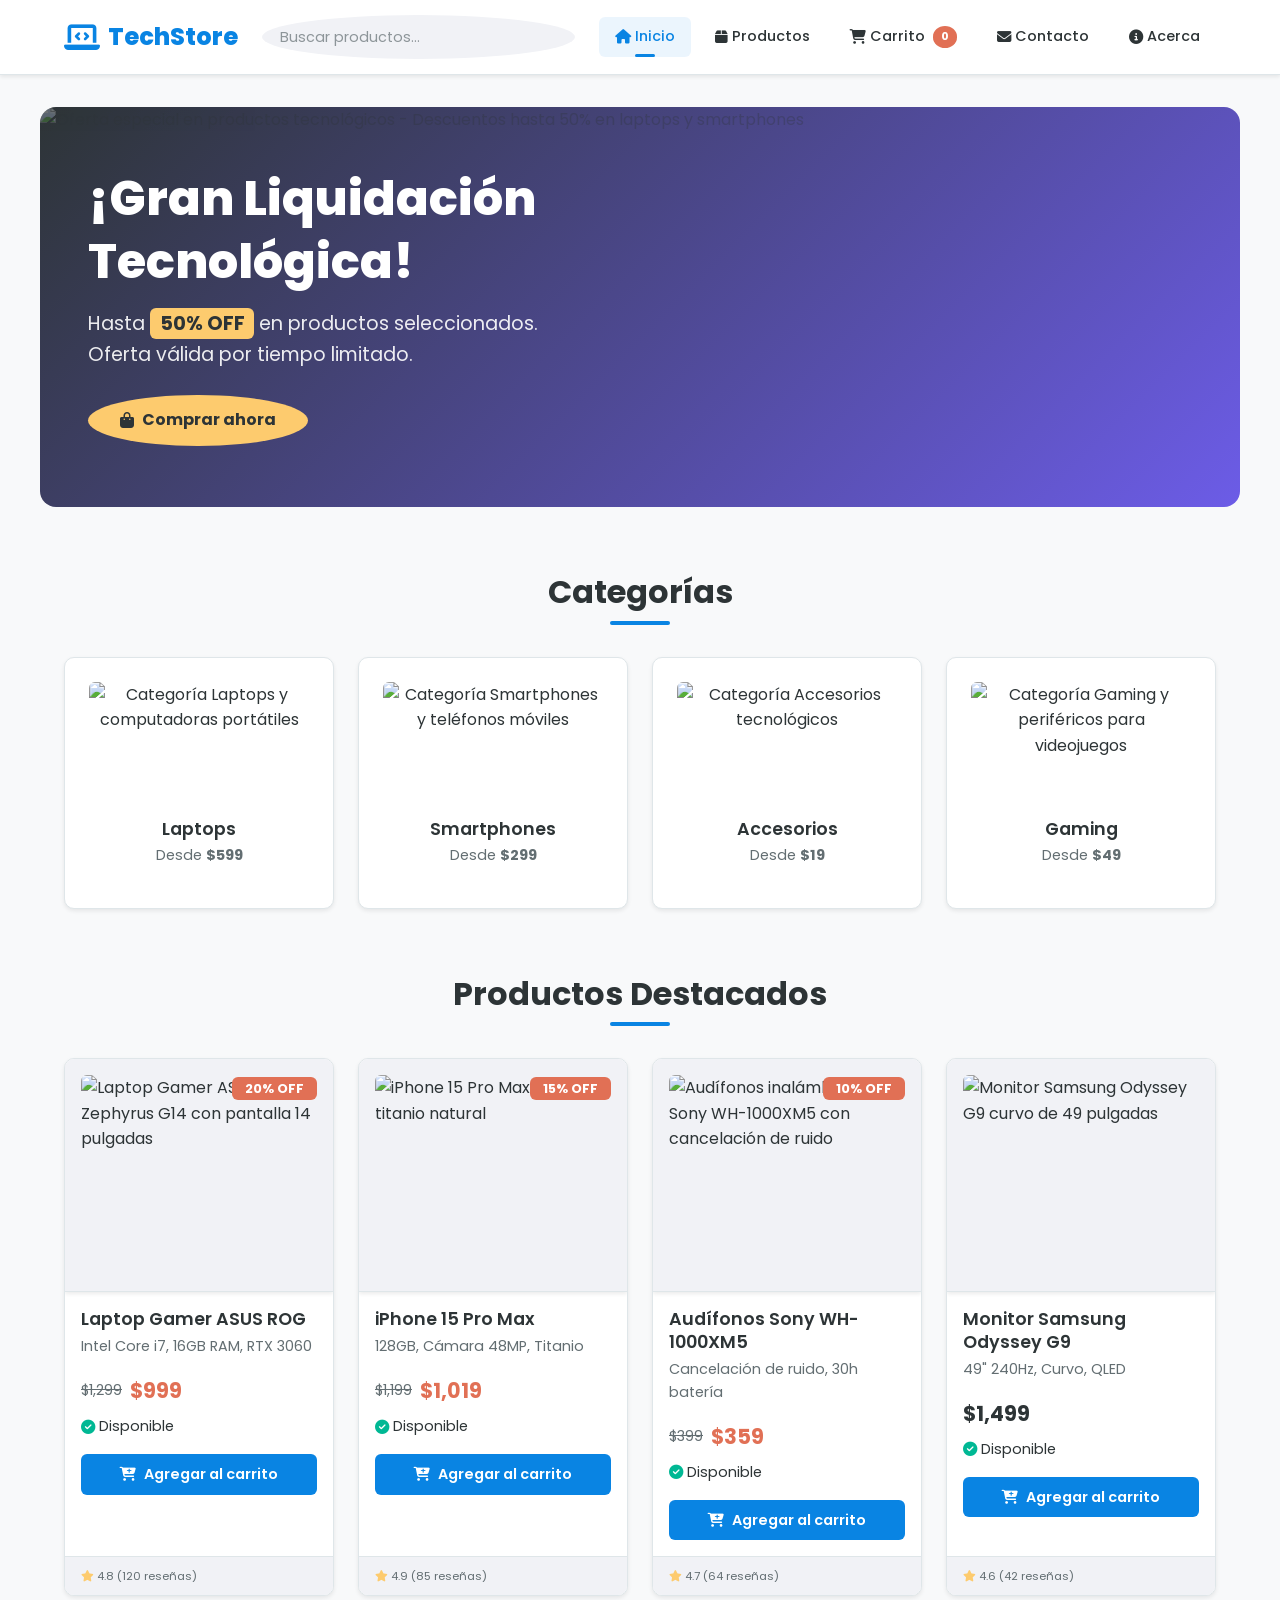
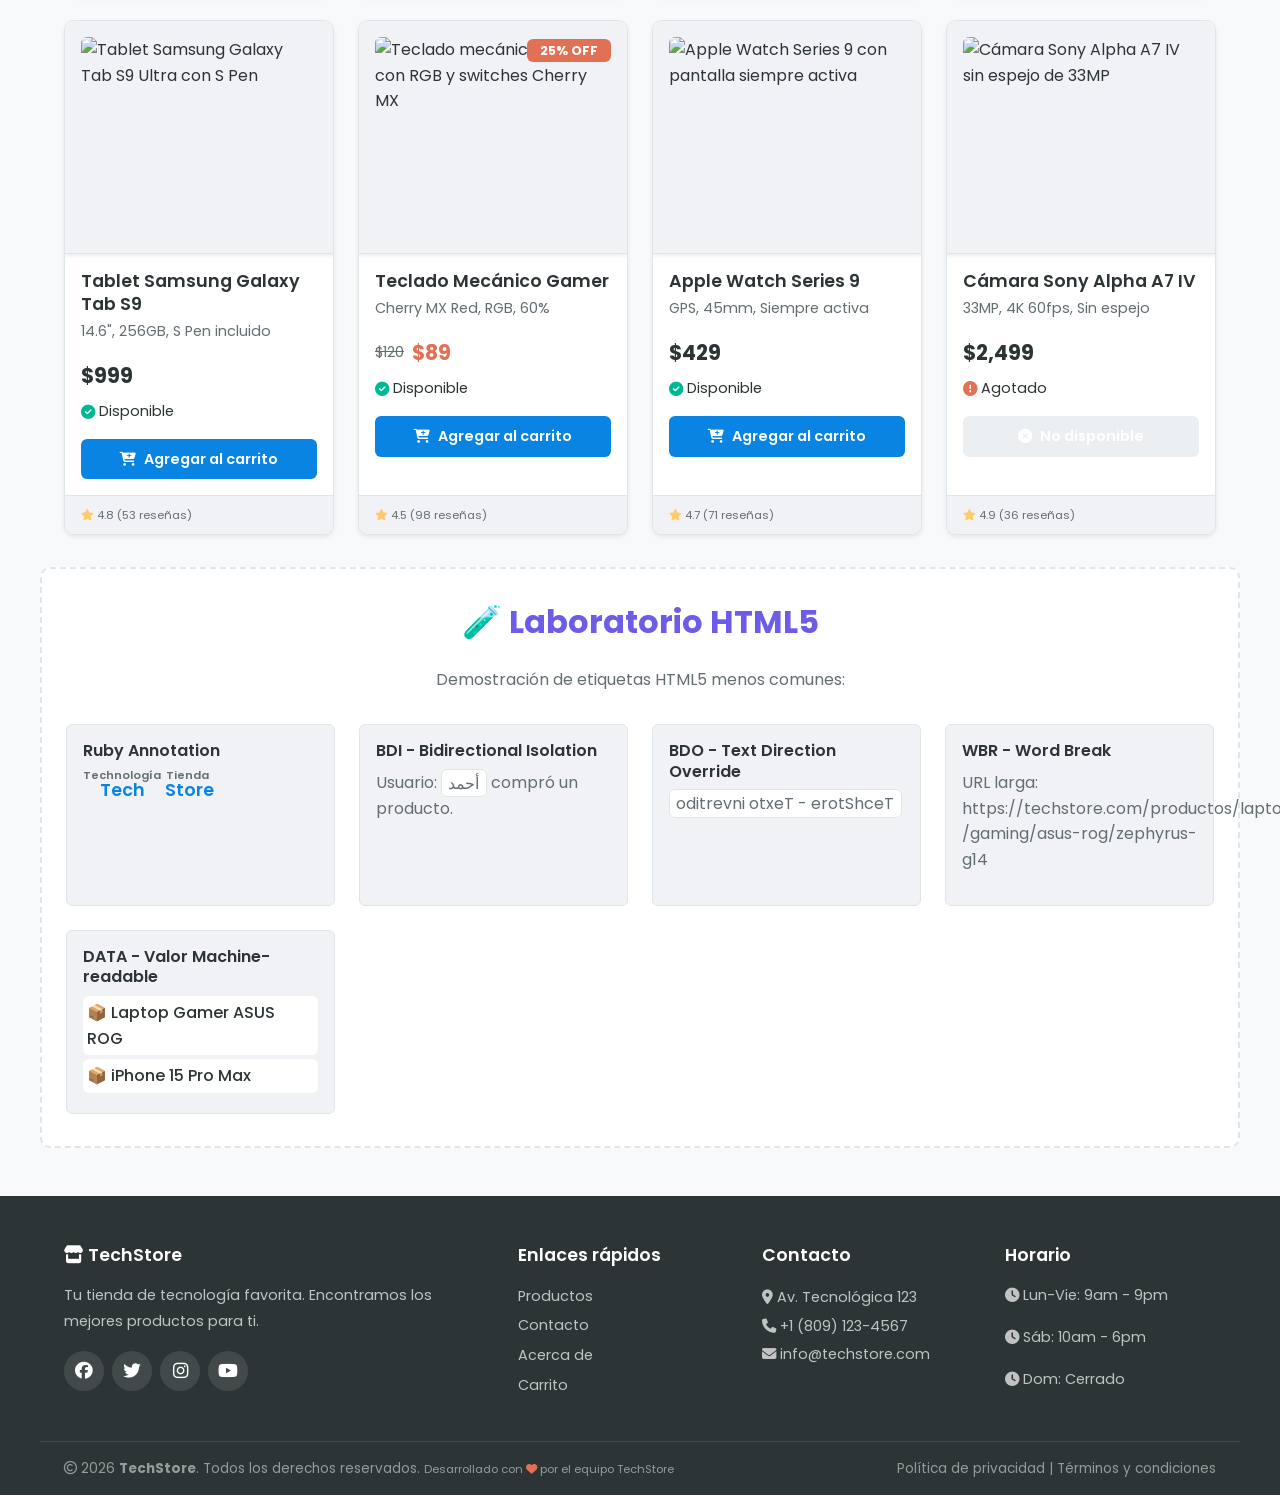
==== index.html @ a7b44a3e "Initial commit" ====
<!DOCTYPE html>
<html lang="es">
<head>
    <meta charset="UTF-8">
    <meta name="viewport" content="width=device-width, initial-scale=1.0">
    <title>TechStore - Tienda de Tecnología Online</title>
    <meta name="description" content="TechStore Online - Tu tienda de tecnología favorita. Encuentra laptops, smartphones, accesorios y más.">
    <link rel="stylesheet" href="css/estilos.css">
    <link href="https://fonts.googleapis.com/css2?family=Poppins:wght@300;400;600;700;800&display=swap" rel="stylesheet">
    <link rel="stylesheet" href="https://cdnjs.cloudflare.com/ajax/libs/font-awesome/6.4.0/css/all.min.css">
</head>
<body>
    <!-- HEADER -->
    <header>
        <div class="header-container">
            <div class="logo">
                <a href="index.html">
                    <i class="fas fa-laptop-code"></i>
                    <span>Tech<span>Store</span></span>
                </a>
            </div>

            <form class="search-form" action="productos.html" method="get">
                <input type="search" name="busqueda" placeholder="Buscar productos..." aria-label="Buscar productos">
                <button type="submit" aria-label="Realizar búsqueda">
                    <i class="fas fa-search"></i>
                </button>
            </form>

            <nav aria-label="Navegación principal">
                <ul>
                    <li><a href="index.html" class="active"><i class="fas fa-home"></i> Inicio</a></li>
                    <li><a href="productos.html"><i class="fas fa-box"></i> Productos</a></li>
                    <li><a href="carrito.html"><i class="fas fa-shopping-cart"></i> Carrito <span class="cart-badge">0</span></a></li>
                    <li><a href="contacto.html"><i class="fas fa-envelope"></i> Contacto</a></li>
                    <li><a href="acerca.html"><i class="fas fa-info-circle"></i> Acerca</a></li>
                </ul>
            </nav>
        </div>
    </header>

    <!-- MAIN -->
    <main>
        <!-- BANNER -->
        <section class="banner" aria-labelledby="banner-title">
            <figure>
                <img src="img/banner-tech.jpg" alt="Oferta especial en productos tecnológicos - Descuentos hasta 50% en laptops y smartphones" loading="lazy">
                <figcaption>Ofertas exclusivas de temporada</figcaption>
            </figure>
            <div class="banner-content">
                <h1 id="banner-title">¡Gran Liquidación Tecnológica!</h1>
                <p>Hasta <mark>50% OFF</mark> en productos seleccionados. Oferta válida por tiempo limitado.</p>
                <a href="productos.html" class="btn-primary">
                    <i class="fas fa-shopping-bag"></i> Comprar ahora
                </a>
            </div>
        </section>

        <!-- CATEGORÍAS -->
        <section class="categorias" aria-labelledby="categorias-title">
            <h2 id="categorias-title">Categorías</h2>
            <div class="categorias-grid">
                <article class="categoria-card">
                    <a href="productos.html?categoria=laptops">
                        <img src="img/categoria-laptops.jpg" alt="Categoría Laptops y computadoras portátiles" loading="lazy">
                        <h3>Laptops</h3>
                        <p>Desde <strong>$599</strong></p>
                    </a>
                </article>
                <article class="categoria-card">
                    <a href="productos.html?categoria=smartphones">
                        <img src="img/categoria-smartphones.jpg" alt="Categoría Smartphones y teléfonos móviles" loading="lazy">
                        <h3>Smartphones</h3>
                        <p>Desde <strong>$299</strong></p>
                    </a>
                </article>
                <article class="categoria-card">
                    <a href="productos.html?categoria=accesorios">
                        <img src="img/categoria-accesorios.jpg" alt="Categoría Accesorios tecnológicos" loading="lazy">
                        <h3>Accesorios</h3>
                        <p>Desde <strong>$19</strong></p>
                    </a>
                </article>
                <article class="categoria-card">
                    <a href="productos.html?categoria=gaming">
                        <img src="img/categoria-gaming.jpg" alt="Categoría Gaming y periféricos para videojuegos" loading="lazy">
                        <h3>Gaming</h3>
                        <p>Desde <strong>$49</strong></p>
                    </a>
                </article>
            </div>
        </section>

        <!-- PRODUCTOS DESTACADOS -->
        <section class="productos-destacados" aria-labelledby="destacados-title">
            <h2 id="destacados-title">Productos Destacados</h2>
            <div class="productos-grid">

                <article class="producto-card">
                    <header>
                        <img src="img/laptop-gamer.jpg" alt="Laptop Gamer ASUS ROG Zephyrus G14 con pantalla 14 pulgadas" loading="lazy">
                        <span class="etiqueta-oferta"><mark>20% OFF</mark></span>
                    </header>
                    <div class="producto-info">
                        <h3>Laptop Gamer ASUS ROG</h3>
                        <p>Intel Core i7, 16GB RAM, RTX 3060</p>
                        <div class="producto-precio">
                            <span class="precio-original">$1,299</span>
                            <strong class="precio-oferta">$999</strong>
                        </div>
                        <div class="producto-disponibilidad">
                            <i class="fas fa-check-circle"></i> Disponible
                        </div>
                        <button class="btn-add-cart" data-id="1" data-nombre="Laptop Gamer ASUS ROG" data-precio="999">
                            <i class="fas fa-cart-plus"></i> Agregar al carrito
                        </button>
                    </div>
                    <footer>
                        <small><i class="fas fa-star"></i> 4.8 (120 reseñas)</small>
                    </footer>
                </article>

                <article class="producto-card">
                    <header>
                        <img src="img/iphone-15.jpg" alt="iPhone 15 Pro Max en color titanio natural" loading="lazy">
                        <span class="etiqueta-oferta"><mark>15% OFF</mark></span>
                    </header>
                    <div class="producto-info">
                        <h3>iPhone 15 Pro Max</h3>
                        <p>128GB, Cámara 48MP, Titanio</p>
                        <div class="producto-precio">
                            <span class="precio-original">$1,199</span>
                            <strong class="precio-oferta">$1,019</strong>
                        </div>
                        <div class="producto-disponibilidad">
                            <i class="fas fa-check-circle"></i> Disponible
                        </div>
                        <button class="btn-add-cart" data-id="2" data-nombre="iPhone 15 Pro Max" data-precio="1019">
                            <i class="fas fa-cart-plus"></i> Agregar al carrito
                        </button>
                    </div>
                    <footer>
                        <small><i class="fas fa-star"></i> 4.9 (85 reseñas)</small>
                    </footer>
                </article>

                <article class="producto-card">
                    <header>
                        <img src="img/audifonos-sony.jpg" alt="Audífonos inalámbricos Sony WH-1000XM5 con cancelación de ruido" loading="lazy">
                        <span class="etiqueta-oferta"><mark>10% OFF</mark></span>
                    </header>
                    <div class="producto-info">
                        <h3>Audífonos Sony WH-1000XM5</h3>
                        <p>Cancelación de ruido, 30h batería</p>
                        <div class="producto-precio">
                            <span class="precio-original">$399</span>
                            <strong class="precio-oferta">$359</strong>
                        </div>
                        <div class="producto-disponibilidad">
                            <i class="fas fa-check-circle"></i> Disponible
                        </div>
                        <button class="btn-add-cart" data-id="3" data-nombre="Audífonos Sony WH-1000XM5" data-precio="359">
                            <i class="fas fa-cart-plus"></i> Agregar al carrito
                        </button>
                    </div>
                    <footer>
                        <small><i class="fas fa-star"></i> 4.7 (64 reseñas)</small>
                    </footer>
                </article>

                <article class="producto-card">
                    <header>
                        <img src="img/monitor-samsung.jpg" alt="Monitor Samsung Odyssey G9 curvo de 49 pulgadas" loading="lazy">
                    </header>
                    <div class="producto-info">
                        <h3>Monitor Samsung Odyssey G9</h3>
                        <p>49" 240Hz, Curvo, QLED</p>
                        <div class="producto-precio">
                            <strong>$1,499</strong>
                        </div>
                        <div class="producto-disponibilidad">
                            <i class="fas fa-check-circle"></i> Disponible
                        </div>
                        <button class="btn-add-cart" data-id="4" data-nombre="Monitor Samsung Odyssey G9" data-precio="1499">
                            <i class="fas fa-cart-plus"></i> Agregar al carrito
                        </button>
                    </div>
                    <footer>
                        <small><i class="fas fa-star"></i> 4.6 (42 reseñas)</small>
                    </footer>
                </article>

                <article class="producto-card">
                    <header>
                        <img src="img/tablet-samsung.jpg" alt="Tablet Samsung Galaxy Tab S9 Ultra con S Pen" loading="lazy">
                    </header>
                    <div class="producto-info">
                        <h3>Tablet Samsung Galaxy Tab S9</h3>
                        <p>14.6", 256GB, S Pen incluido</p>
                        <div class="producto-precio">
                            <strong>$999</strong>
                        </div>
                        <div class="producto-disponibilidad">
                            <i class="fas fa-check-circle"></i> Disponible
                        </div>
                        <button class="btn-add-cart" data-id="5" data-nombre="Tablet Samsung Galaxy Tab S9" data-precio="999">
                            <i class="fas fa-cart-plus"></i> Agregar al carrito
                        </button>
                    </div>
                    <footer>
                        <small><i class="fas fa-star"></i> 4.8 (53 reseñas)</small>
                    </footer>
                </article>

                <article class="producto-card">
                    <header>
                        <img src="img/teclado-mecanico.jpg" alt="Teclado mecánico gamer con RGB y switches Cherry MX" loading="lazy">
                        <span class="etiqueta-oferta"><mark>25% OFF</mark></span>
                    </header>
                    <div class="producto-info">
                        <h3>Teclado Mecánico Gamer</h3>
                        <p>Cherry MX Red, RGB, 60%</p>
                        <div class="producto-precio">
                            <span class="precio-original">$120</span>
                            <strong class="precio-oferta">$89</strong>
                        </div>
                        <div class="producto-disponibilidad">
                            <i class="fas fa-check-circle"></i> Disponible
                        </div>
                        <button class="btn-add-cart" data-id="6" data-nombre="Teclado Mecánico Gamer" data-precio="89">
                            <i class="fas fa-cart-plus"></i> Agregar al carrito
                        </button>
                    </div>
                    <footer>
                        <small><i class="fas fa-star"></i> 4.5 (98 reseñas)</small>
                    </footer>
                </article>

                <article class="producto-card">
                    <header>
                        <img src="img/smartwatch-apple.jpg" alt="Apple Watch Series 9 con pantalla siempre activa" loading="lazy">
                    </header>
                    <div class="producto-info">
                        <h3>Apple Watch Series 9</h3>
                        <p>GPS, 45mm, Siempre activa</p>
                        <div class="producto-precio">
                            <strong>$429</strong>
                        </div>
                        <div class="producto-disponibilidad">
                            <i class="fas fa-check-circle"></i> Disponible
                        </div>
                        <button class="btn-add-cart" data-id="7" data-nombre="Apple Watch Series 9" data-precio="429">
                            <i class="fas fa-cart-plus"></i> Agregar al carrito
                        </button>
                    </div>
                    <footer>
                        <small><i class="fas fa-star"></i> 4.7 (71 reseñas)</small>
                    </footer>
                </article>

                <article class="producto-card">
                    <header>
                        <img src="img/camara-sony.jpg" alt="Cámara Sony Alpha A7 IV sin espejo de 33MP" loading="lazy">
                    </header>
                    <div class="producto-info">
                        <h3>Cámara Sony Alpha A7 IV</h3>
                        <p>33MP, 4K 60fps, Sin espejo</p>
                        <div class="producto-precio">
                            <strong>$2,499</strong>
                        </div>
                        <div class="producto-disponibilidad">
                            <i class="fas fa-exclamation-circle"></i> Agotado
                        </div>
                        <button class="btn-add-cart" data-id="8" data-nombre="Cámara Sony Alpha A7 IV" data-precio="2499" disabled>
                            <i class="fas fa-times-circle"></i> No disponible
                        </button>
                    </div>
                    <footer>
                        <small><i class="fas fa-star"></i> 4.9 (36 reseñas)</small>
                    </footer>
                </article>

            </div>
        </section>

        <!-- LABORATORIO HTML5 -->
        <section class="laboratorio-html5" aria-labelledby="laboratorio-title">
            <h2 id="laboratorio-title">🧪 Laboratorio HTML5</h2>
            <p>Demostración de etiquetas HTML5 menos comunes:</p>
            
            <div class="laboratorio-grid">
                <div class="laboratorio-item">
                    <h3>Ruby Annotation</h3>
                    <ruby>
                        Tech<rp>(</rp><rt>Technología</rt><rp>)</rp>
                        Store<rp>(</rp><rt>Tienda</rt><rp>)</rp>
                    </ruby>
                </div>

                <div class="laboratorio-item">
                    <h3>BDI - Bidirectional Isolation</h3>
                    <p>Usuario: <bdi>أحمد</bdi> compró un producto.</p>
                </div>

                <div class="laboratorio-item">
                    <h3>BDO - Text Direction Override</h3>
                    <p><bdo dir="rtl">TechStore - Texto invertido</bdo></p>
                </div>

                <div class="laboratorio-item">
                    <h3>WBR - Word Break</h3>
                    <p>URL larga: https://techstore.com/productos/laptops<wbr>/gaming<wbr>/asus-rog<wbr>/zephyrus-g14</p>
                </div>

                <div class="laboratorio-item">
                    <h3>DATA - Valor Machine-readable</h3>
                    <data value="SKU-LAP-001">Laptop Gamer ASUS ROG</data>
                    <data value="SKU-PH-002">iPhone 15 Pro Max</data>
                </div>
            </div>
        </section>
    </main>

    <!-- FOOTER -->
    <footer>
        <div class="footer-container">
            <div class="footer-section">
                <h4><i class="fas fa-store"></i> TechStore</h4>
                <p>Tu tienda de tecnología favorita. Encontramos los mejores productos para ti.</p>
                <div class="social-links">
                    <a href="#" aria-label="Facebook"><i class="fab fa-facebook"></i></a>
                    <a href="#" aria-label="Twitter/X"><i class="fab fa-twitter"></i></a>
                    <a href="#" aria-label="Instagram"><i class="fab fa-instagram"></i></a>
                    <a href="#" aria-label="YouTube"><i class="fab fa-youtube"></i></a>
                </div>
            </div>

            <div class="footer-section">
                <h4>Enlaces rápidos</h4>
                <ul>
                    <li><a href="productos.html">Productos</a></li>
                    <li><a href="contacto.html">Contacto</a></li>
                    <li><a href="acerca.html">Acerca de</a></li>
                    <li><a href="carrito.html">Carrito</a></li>
                </ul>
            </div>

            <div class="footer-section">
                <h4>Contacto</h4>
                <address>
                    <i class="fas fa-map-marker-alt"></i> Av. Tecnológica 123<br>
                    <i class="fas fa-phone"></i> <a href="tel:+18091234567">+1 (809) 123-4567</a><br>
                    <i class="fas fa-envelope"></i> <a href="mailto:info@techstore.com">info@techstore.com</a>
                </address>
            </div>

            <div class="footer-section">
                <h4>Horario</h4>
                <p><i class="fas fa-clock"></i> Lun-Vie: 9am - 9pm</p>
                <p><i class="fas fa-clock"></i> Sáb: 10am - 6pm</p>
                <p><i class="fas fa-clock"></i> Dom: Cerrado</p>
            </div>
        </div>

        <div class="footer-bottom">
            <p>
                <i class="far fa-copyright"></i> 2026 <strong>TechStore</strong>. 
                Todos los derechos reservados. 
                <small>Desarrollado con <i class="fas fa-heart"></i> por el equipo TechStore</small>
            </p>
            <p>
                <a href="#">Política de privacidad</a> | 
                <a href="#">Términos y condiciones</a>
            </p>
        </div>
    </footer>

    <script src="js/main.js"></script>
</body>
</html>
---- css/estilos.css ----
/* ========== 1. VARIABLES CSS ========== */
:root {
    /* Colores principales */
    --color-primary: #2d3436;
    --color-secondary: #0984e3;
    --color-accent: #6c5ce7;
    --color-success: #00b894;
    --color-danger: #e17055;
    --color-warning: #fdcb6e;
    --color-info: #74b9ff;

    /* Colores de fondo */
    --color-bg: #f8f9fa;
    --color-bg-white: #ffffff;
    --color-bg-light: #f1f2f6;
    --color-bg-dark: #2d3436;

    /* Colores de texto */
    --color-text: #2d3436;
    --color-text-light: #636e72;
    --color-text-white: #ffffff;

    /* Colores de borde */
    --color-border: #dfe6e9;
    --color-border-dark: #b2bec3;

    /* Tamaños */
    --container-width: 1200px;
    --header-height: 75px;

    /* Espaciados */
    --spacing-xs: 0.25rem;
    --spacing-sm: 0.5rem;
    --spacing-md: 1rem;
    --spacing-lg: 1.5rem;
    --spacing-xl: 2rem;
    --spacing-xxl: 3rem;

    /* Fuentes */
    --font-family: 'Poppins', -apple-system, BlinkMacSystemFont, 'Segoe UI', Roboto, sans-serif;

    /* Sombras */
    --shadow-sm: 0 2px 4px rgba(0,0,0,0.08);
    --shadow-md: 0 4px 12px rgba(0,0,0,0.12);
    --shadow-lg: 0 8px 24px rgba(0,0,0,0.16);
    --shadow-xl: 0 12px 48px rgba(0,0,0,0.2);

    /* Bordes redondeados */
    --radius-sm: 6px;
    --radius-md: 10px;
    --radius-lg: 16px;
    --radius-xl: 24px;
    --radius-full: 50%;

    /* Transiciones */
    --transition-fast: 0.15s ease;
    --transition-normal: 0.3s ease;
    --transition-slow: 0.5s ease;

    /* Z-index */
    --z-header: 1000;
    --z-modal: 2000;
    --z-tooltip: 3000;
}

/* ========== 2. RESET Y BASE ========== */
*,
*::before,
*::after {
    margin: 0;
    padding: 0;
    box-sizing: border-box;
}

html {
    scroll-behavior: smooth;
    font-size: 16px;
}

body {
    font-family: var(--font-family);
    color: var(--color-text);
    background-color: var(--color-bg);
    line-height: 1.6;
    padding-top: var(--header-height);
    min-height: 100vh;
    display: flex;
    flex-direction: column;
}

/* ========== 3. TIPOGRAFÍA ========== */
h1, h2, h3, h4, h5, h6 {
    font-weight: 700;
    line-height: 1.3;
    margin-bottom: var(--spacing-md);
}

h1 {
    font-size: 2.5rem;
    font-weight: 800;
}

h2 {
    font-size: 2rem;
    font-weight: 700;
}

h3 {
    font-size: 1.5rem;
    font-weight: 600;
}

h4 {
    font-size: 1.25rem;
    font-weight: 600;
}

p {
    margin-bottom: var(--spacing-md);
    color: var(--color-text-light);
}

a {
    color: var(--color-secondary);
    text-decoration: none;
    transition: var(--transition-normal);
}

a:hover {
    color: var(--color-accent);
}

img {
    max-width: 100%;
    height: auto;
    display: block;
}

ul, ol {
    list-style: none;
}

/* ========== 4. UTILIDADES ========== */
.sr-only {
    position: absolute;
    width: 1px;
    height: 1px;
    padding: 0;
    margin: -1px;
    overflow: hidden;
    clip: rect(0, 0, 0, 0);
    border: 0;
}

.container {
    max-width: var(--container-width);
    margin: 0 auto;
    padding: 0 var(--spacing-lg);
}

/* ========== 5. HEADER ========== */
header {
    position: fixed;
    top: 0;
    left: 0;
    right: 0;
    z-index: var(--z-header);
    background: var(--color-bg-white);
    box-shadow: var(--shadow-sm);
    height: var(--header-height);
    border-bottom: 1px solid var(--color-border);
}

.header-container {
    max-width: var(--container-width);
    margin: 0 auto;
    padding: 0 var(--spacing-lg);
    display: flex;
    align-items: center;
    justify-content: space-between;
    height: 100%;
    gap: var(--spacing-lg);
}

/* Logo */
.logo a {
    display: flex;
    align-items: center;
    gap: var(--spacing-sm);
    font-size: 1.5rem;
    font-weight: 800;
    color: var(--color-primary);
}

.logo i {
    color: var(--color-secondary);
    font-size: 1.8rem;
}

.logo span {
    color: var(--color-secondary);
}

.logo a:hover {
    color: var(--color-primary);
}

/* Barra de búsqueda */
.search-form {
    flex: 1;
    max-width: 500px;
    display: flex;
    background: var(--color-bg-light);
    border-radius: var(--radius-full);
    overflow: hidden;
    border: 2px solid transparent;
    transition: var(--transition-normal);
}

.search-form:focus-within {
    border-color: var(--color-secondary);
    background: var(--color-bg-white);
    box-shadow: var(--shadow-sm);
}

.search-form input {
    flex: 1;
    padding: 0.6rem 1rem;
    border: none;
    outline: none;
    background: transparent;
    font-size: 0.9rem;
    font-family: var(--font-family);
    color: var(--color-text);
}

.search-form input::placeholder {
    color: var(--color-text-light);
    opacity: 0.7;
}

.search-form button {
    padding: 0.6rem 1.2rem;
    border: none;
    background: var(--color-secondary);
    color: white;
    cursor: pointer;
    transition: var(--transition-normal);
    font-size: 1rem;
}

.search-form button:hover {
    background: var(--color-accent);
}

/* Navegación */
nav ul {
    display: flex;
    align-items: center;
    gap: var(--spacing-sm);
}

nav ul li a {
    display: flex;
    align-items: center;
    gap: var(--spacing-xs);
    padding: 0.5rem 1rem;
    border-radius: var(--radius-sm);
    font-weight: 500;
    font-size: 0.9rem;
    color: var(--color-text);
    transition: var(--transition-normal);
    position: relative;
}

nav ul li a:hover,
nav ul li a.active {
    color: var(--color-secondary);
    background: rgba(9, 132, 227, 0.08);
}

nav ul li a.active::after {
    content: '';
    position: absolute;
    bottom: 0;
    left: 50%;
    transform: translateX(-50%);
    width: 20px;
    height: 3px;
    background: var(--color-secondary);
    border-radius: var(--radius-sm);
}

/* Badge del carrito */
.cart-badge {
    background: var(--color-danger);
    color: white;
    font-size: 0.7rem;
    font-weight: 700;
    padding: 0.1rem 0.5rem;
    border-radius: var(--radius-full);
    margin-left: var(--spacing-xs);
    min-width: 20px;
    text-align: center;
}

/* ========== 6. BANNER ========== */
.banner {
    position: relative;
    border-radius: var(--radius-lg);
    overflow: hidden;
    margin: var(--spacing-xl) var(--spacing-lg);
    max-width: var(--container-width);
    margin-left: auto;
    margin-right: auto;
    background: linear-gradient(135deg, var(--color-primary), var(--color-accent));
    min-height: 400px;
    display: flex;
    align-items: center;
}

.banner figure {
    position: absolute;
    top: 0;
    left: 0;
    right: 0;
    bottom: 0;
    opacity: 0.3;
}

.banner figure img {
    width: 100%;
    height: 100%;
    object-fit: cover;
}

.banner figcaption {
    display: none;
}

.banner-content {
    position: relative;
    z-index: 2;
    padding: var(--spacing-xxl);
    color: var(--color-text-white);
    max-width: 600px;
}

.banner-content h1 {
    font-size: 3rem;
    font-weight: 800;
    margin-bottom: var(--spacing-md);
    color: white;
}

.banner-content p {
    font-size: 1.2rem;
    color: rgba(255,255,255,0.9);
    margin-bottom: var(--spacing-lg);
}

.banner-content mark {
    background: var(--color-warning);
    color: var(--color-primary);
    padding: 0.1rem 0.6rem;
    border-radius: var(--radius-sm);
    font-weight: 700;
}

/* Botones principales */
.btn-primary {
    display: inline-flex;
    align-items: center;
    gap: var(--spacing-sm);
    padding: 0.8rem 2rem;
    background: var(--color-warning);
    color: var(--color-primary);
    border-radius: var(--radius-full);
    font-weight: 700;
    font-size: 1rem;
    transition: var(--transition-normal);
    border: none;
    cursor: pointer;
}

.btn-primary:hover {
    background: #fdcb6e;
    transform: translateY(-2px);
    box-shadow: var(--shadow-lg);
    color: var(--color-primary);
}

/* ========== 7. CATEGORÍAS ========== */
.categorias {
    max-width: var(--container-width);
    margin: 0 auto;
    padding: var(--spacing-xl) var(--spacing-lg);
}

.categorias h2 {
    text-align: center;
    margin-bottom: var(--spacing-xl);
    position: relative;
}

.categorias h2::after {
    content: '';
    display: block;
    width: 60px;
    height: 4px;
    background: var(--color-secondary);
    margin: var(--spacing-sm) auto 0;
    border-radius: var(--radius-sm);
}

.categorias-grid {
    display: grid;
    grid-template-columns: repeat(auto-fit, minmax(220px, 1fr));
    gap: var(--spacing-lg);
}

.categoria-card {
    background: var(--color-bg-white);
    border-radius: var(--radius-md);
    overflow: hidden;
    box-shadow: var(--shadow-sm);
    transition: var(--transition-normal);
    border: 1px solid var(--color-border);
}

.categoria-card:hover {
    transform: translateY(-6px);
    box-shadow: var(--shadow-lg);
}

.categoria-card a {
    display: block;
    padding: var(--spacing-lg);
    text-align: center;
    color: var(--color-text);
}

.categoria-card img {
    width: 100%;
    height: 120px;
    object-fit: cover;
    border-radius: var(--radius-sm);
    margin-bottom: var(--spacing-md);
}

.categoria-card h3 {
    font-size: 1.1rem;
    margin-bottom: var(--spacing-xs);
    color: var(--color-primary);
}

.categoria-card p {
    color: var(--color-text-light);
    font-size: 0.9rem;
}

/* ========== 8. PRODUCTOS ========== */
.productos-destacados,
.productos-lista {
    max-width: var(--container-width);
    margin: 0 auto;
    padding: var(--spacing-xl) var(--spacing-lg);
}

.productos-destacados h2,
.productos-lista h2 {
    text-align: center;
    margin-bottom: var(--spacing-xl);
    position: relative;
}

.productos-destacados h2::after,
.productos-lista h2::after {
    content: '';
    display: block;
    width: 60px;
    height: 4px;
    background: var(--color-secondary);
    margin: var(--spacing-sm) auto 0;
    border-radius: var(--radius-sm);
}

.productos-grid {
    display: grid;
    grid-template-columns: repeat(auto-fill, minmax(260px, 1fr));
    gap: var(--spacing-lg);
}

/* Tarjeta de producto */
.producto-card {
    background: var(--color-bg-white);
    border-radius: var(--radius-md);
    overflow: hidden;
    box-shadow: var(--shadow-sm);
    transition: var(--transition-normal);
    border: 1px solid var(--color-border);
    display: flex;
    flex-direction: column;
}

.producto-card:hover {
    transform: translateY(-8px);
    box-shadow: var(--shadow-lg);
    border-color: var(--color-secondary);
}

.producto-card header {
    position: relative;
    padding: var(--spacing-md);
    background: var(--color-bg-light);
    height: auto;
    position: relative;
    overflow: hidden;
}

.producto-card header img {
    width: 100%;
    height: 200px;
    object-fit: cover;
    border-radius: var(--radius-sm);
    transition: var(--transition-normal);
}

.producto-card:hover header img {
    transform: scale(1.05);
}

.etiqueta-oferta {
    position: absolute;
    top: var(--spacing-md);
    right: var(--spacing-md);
    z-index: 2;
}

.etiqueta-oferta mark {
    background: var(--color-danger);
    color: white;
    padding: 0.2rem 0.8rem;
    border-radius: var(--radius-sm);
    font-weight: 700;
    font-size: 0.8rem;
    animation: pulse 2s infinite;
}

@keyframes pulse {
    0%, 100% {
        transform: scale(1);
    }
    50% {
        transform: scale(1.05);
    }
}

.producto-info {
    padding: var(--spacing-md);
    flex: 1;
    display: flex;
    flex-direction: column;
}

.producto-info h3 {
    font-size: 1.1rem;
    margin-bottom: var(--spacing-xs);
    color: var(--color-primary);
}

.producto-info p {
    font-size: 0.9rem;
    color: var(--color-text-light);
    margin-bottom: var(--spacing-md);
}

.producto-precio {
    margin-bottom: var(--spacing-sm);
    display: flex;
    align-items: center;
    gap: var(--spacing-sm);
}

.precio-original {
    color: var(--color-text-light);
    text-decoration: line-through;
    font-size: 0.9rem;
}

.precio-oferta {
    color: var(--color-danger);
    font-size: 1.3rem;
}

.producto-precio strong:not(.precio-oferta) {
    font-size: 1.3rem;
    color: var(--color-primary);
}

.producto-disponibilidad {
    font-size: 0.9rem;
    margin-bottom: var(--spacing-md);
    display: flex;
    align-items: center;
    gap: var(--spacing-xs);
}

.producto-disponibilidad i.fa-check-circle {
    color: var(--color-success);
}

.producto-disponibilidad i.fa-exclamation-circle {
    color: var(--color-danger);
}

.btn-add-cart {
    padding: 0.6rem 1.2rem;
    background: var(--color-secondary);
    color: white;
    border: none;
    border-radius: var(--radius-sm);
    font-weight: 600;
    cursor: pointer;
    transition: var(--transition-normal);
    display: inline-flex;
    align-items: center;
    justify-content: center;
    gap: var(--spacing-sm);
    font-size: 0.9rem;
    font-family: var(--font-family);
}

.btn-add-cart:hover:not(:disabled) {
    background: var(--color-accent);
    transform: scale(1.02);
}

.btn-add-cart:disabled {
    background: var(--color-border);
    cursor: not-allowed;
    opacity: 0.6;
}

.producto-card footer {
    padding: var(--spacing-sm) var(--spacing-md);
    background: var(--color-bg-light);
    border-top: 1px solid var(--color-border);
    font-size: 0.85rem;
    color: var(--color-text-light);
}

.producto-card footer i.fa-star {
    color: var(--color-warning);
}

/* ========== 9. LAYOUT DE PRODUCTOS ========== */
.productos-layout {
    max-width: var(--container-width);
    margin: 0 auto;
    padding: var(--spacing-lg);
    display: grid;
    grid-template-columns: 260px 1fr;
    gap: var(--spacing-xl);
}

/* Filtros */
.filtros {
    background: var(--color-bg-white);
    padding: var(--spacing-lg);
    border-radius: var(--radius-md);
    border: 1px solid var(--color-border);
    position: sticky;
    top: calc(var(--header-height) + var(--spacing-lg));
    height: fit-content;
    max-height: calc(100vh - var(--header-height) - var(--spacing-xxl));
    overflow-y: auto;
}

.filtros h2 {
    font-size: 1.2rem;
    margin-bottom: var(--spacing-lg);
    display: flex;
    align-items: center;
    gap: var(--spacing-sm);
    color: var(--color-primary);
}

.filtros fieldset {
    border: none;
    padding: 0;
    margin-bottom: var(--spacing-lg);
}

.filtros legend {
    font-weight: 600;
    font-size: 0.95rem;
    margin-bottom: var(--spacing-sm);
    color: var(--color-primary);
    display: flex;
    align-items: center;
    gap: var(--spacing-xs);
}

.filtros label {
    display: flex;
    align-items: center;
    gap: var(--spacing-sm);
    font-size: 0.9rem;
    color: var(--color-text);
    padding: var(--spacing-xs) 0;
    cursor: pointer;
    transition: var(--transition-normal);
}

.filtros label:hover {
    color: var(--color-secondary);
}

.filtros input[type="checkbox"],
.filtros input[type="radio"] {
    accent-color: var(--color-secondary);
    width: 16px;
    height: 16px;
    cursor: pointer;
}

.filtros input[type="range"] {
    width: 100%;
    accent-color: var(--color-secondary);
}

.filtros select {
    width: 100%;
    padding: 0.5rem;
    border: 1px solid var(--color-border);
    border-radius: var(--radius-sm);
    font-family: var(--font-family);
    background: var(--color-bg-white);
    color: var(--color-text);
    cursor: pointer;
}

.rango-precio {
    display: flex;
    justify-content: space-between;
    font-size: 0.9rem;
    color: var(--color-text-light);
    margin-top: var(--spacing-xs);
}

.btn-reset-filtros {
    width: 100%;
    padding: 0.6rem;
    background: var(--color-bg-light);
    border: 1px solid var(--color-border);
    border-radius: var(--radius-sm);
    font-family: var(--font-family);
    font-weight: 600;
    color: var(--color-text);
    cursor: pointer;
    transition: var(--transition-normal);
    display: flex;
    align-items: center;
    justify-content: center;
    gap: var(--spacing-sm);
}

.btn-reset-filtros:hover {
    background: var(--color-danger);
    color: white;
    border-color: var(--color-danger);
}

/* Productos header */
.productos-header {
    display: flex;
    justify-content: space-between;
    align-items: center;
    margin-bottom: var(--spacing-lg);
    flex-wrap: wrap;
    gap: var(--spacing-md);
}

.productos-header h2 {
    margin-bottom: 0;
    font-size: 1.5rem;
}

.productos-header h2::after {
    display: none;
}

.productos-orden {
    display: flex;
    align-items: center;
    gap: var(--spacing-sm);
}

.productos-orden select {
    padding: 0.4rem 0.8rem;
    border: 1px solid var(--color-border);
    border-radius: var(--radius-sm);
    font-family: var(--font-family);
    background: var(--color-bg-white);
    color: var(--color-text);
    cursor: pointer;
}

/* ========== 10. DETALLE DEL PRODUCTO ========== */
.producto-detalle {
    max-width: var(--container-width);
    margin: 0 auto;
    padding: var(--spacing-lg);
}

.breadcrumb {
    display: flex;
    align-items: center;
    gap: var(--spacing-sm);
    font-size: 0.9rem;
    color: var(--color-text-light);
    margin-bottom: var(--spacing-lg);
    flex-wrap: wrap;
}

.breadcrumb i {
    font-size: 0.7rem;
}

.breadcrumb a {
    color: var(--color-text-light);
}

.breadcrumb a:hover {
    color: var(--color-secondary);
}

.breadcrumb span {
    color: var(--color-primary);
    font-weight: 600;
}

.detalle-container {
    display: grid;
    grid-template-columns: 1fr 1fr;
    gap: var(--spacing-xl);
    margin-bottom: var(--spacing-xxl);
}

/* Galería */
.detalle-galeria picture {
    display: block;
    border-radius: var(--radius-md);
    overflow: hidden;
}

.detalle-galeria picture img {
    width: 100%;
    height: auto;
    max-height: 500px;
    object-fit: cover;
}

.galeria-miniaturas {
    display: grid;
    grid-template-columns: repeat(4, 1fr);
    gap: var(--spacing-sm);
    margin-top: var(--spacing-md);
}

.galeria-miniaturas img {
    width: 100%;
    height: 80px;
    object-fit: cover;
    border-radius: var(--radius-sm);
    cursor: pointer;
    border: 2px solid transparent;
    transition: var(--transition-normal);
}

.galeria-miniaturas img:hover {
    border-color: var(--color-secondary);
}

/* Info producto */
.detalle-info {
    display: flex;
    flex-direction: column;
    gap: var(--spacing-md);
}

.detalle-info h1 {
    font-size: 2rem;
    margin-bottom: var(--spacing-xs);
}

.detalle-rating {
    display: flex;
    align-items: center;
    gap: var(--spacing-xs);
    color: var(--color-warning);
}

.detalle-rating span {
    color: var(--color-text-light);
    font-size: 0.9rem;
}

.detalle-precio {
    display: flex;
    align-items: center;
    gap: var(--spacing-md);
    padding: var(--spacing-md) 0;
    border-top: 1px solid var(--color-border);
    border-bottom: 1px solid var(--color-border);
}

.detalle-precio .precio-original {
    font-size: 1.2rem;
}

.detalle-precio .precio-oferta {
    font-size: 2rem;
}

.etiqueta-descuento mark {
    background: var(--color-danger);
    color: white;
    padding: 0.2rem 1rem;
    border-radius: var(--radius-sm);
    font-weight: 700;
}

.detalle-disponibilidad {
    display: flex;
    align-items: center;
    gap: var(--spacing-sm);
    font-weight: 600;
}

.stock-cantidad {
    color: var(--color-text-light);
    font-weight: 400;
    font-size: 0.9rem;
}

.detalle-descripcion {
    font-size: 1.05rem;
    line-height: 1.8;
}

.detalle-especificaciones {
    list-style: none;
    padding: 0;
    display: grid;
    grid-template-columns: 1fr 1fr;
    gap: var(--spacing-sm);
}

.detalle-especificaciones li {
    padding: var(--spacing-sm);
    background: var(--color-bg-light);
    border-radius: var(--radius-sm);
    font-size: 0.9rem;
}

.detalle-especificaciones li strong {
    color: var(--color-primary);
}

.detalle-acciones {
    display: flex;
    align-items: center;
    gap: var(--spacing-md);
    flex-wrap: wrap;
    padding-top: var(--spacing-md);
    border-top: 1px solid var(--color-border);
}

.detalle-cantidad {
    display: flex;
    align-items: center;
    gap: var(--spacing-sm);
}

.detalle-cantidad input {
    width: 60px;
    padding: 0.4rem;
    text-align: center;
    border: 1px solid var(--color-border);
    border-radius: var(--radius-sm);
    font-family: var(--font-family);
    font-size: 1rem;
}

.btn-favorito {
    padding: 0.6rem 1rem;
    background: var(--color-bg-light);
    border: 1px solid var(--color-border);
    border-radius: var(--radius-sm);
    cursor: pointer;
    transition: var(--transition-normal);
    font-size: 1.2rem;
    color: var(--color-text-light);
}

.btn-favorito:hover {
    color: var(--color-danger);
    border-color: var(--color-danger);
}

.detalle-compartir {
    display: flex;
    align-items: center;
    gap: var(--spacing-md);
    padding-top: var(--spacing-md);
    border-top: 1px solid var(--color-border);
}

.detalle-compartir a {
    color: var(--color-text-light);
    font-size: 1.2rem;
    transition: var(--transition-normal);
}

.detalle-compartir a:hover {
    color: var(--color-secondary);
    transform: translateY(-2px);
}

/* Multimedia */
.detalle-multimedia {
    margin-bottom: var(--spacing-xxl);
}

.detalle-multimedia h2 {
    margin-bottom: var(--spacing-lg);
    text-align: center;
    position: relative;
}

.detalle-multimedia h2::after {
    content: '';
    display: block;
    width: 60px;
    height: 4px;
    background: var(--color-secondary);
    margin: var(--spacing-sm) auto 0;
    border-radius: var(--radius-sm);
}

.multimedia-grid {
    display: grid;
    grid-template-columns: 1fr 1fr;
    gap: var(--spacing-xl);
}

.multimedia-item h3 {
    font-size: 1.1rem;
    margin-bottom: var(--spacing-md);
    display: flex;
    align-items: center;
    gap: var(--spacing-sm);
    color: var(--color-primary);
}

.multimedia-item video {
    width: 100%;
    border-radius: var(--radius-md);
    background: var(--color-primary);
}

.multimedia-item audio {
    width: 100%;
    border-radius: var(--radius-sm);
}

.audio-descripcion {
    margin-top: var(--spacing-sm);
    font-size: 0.9rem;
    font-style: italic;
}

/* Tabla técnica */
.detalle-tecnico {
    margin-bottom: var(--spacing-xxl);
}

.detalle-tecnico h2 {
    margin-bottom: var(--spacing-lg);
    text-align: center;
    position: relative;
}

.detalle-tecnico h2::after {
    content: '';
    display: block;
    width: 60px;
    height: 4px;
    background: var(--color-secondary);
    margin: var(--spacing-sm) auto 0;
    border-radius: var(--radius-sm);
}

.tabla-tecnica {
    width: 100%;
    border-collapse: collapse;
    border-radius: var(--radius-md);
    overflow: hidden;
    box-shadow: var(--shadow-sm);
}

.tabla-tecnica caption {
    caption-side: bottom;
    padding: var(--spacing-md);
    color: var(--color-text-light);
    font-size: 0.9rem;
}

.tabla-tecnica thead {
    background: linear-gradient(135deg, var(--color-primary), var(--color-accent));
    color: white;
}

.tabla-tecnica th {
    padding: var(--spacing-md);
    text-align: left;
    font-weight: 600;
}

.tabla-tecnica td {
    padding: var(--spacing-md);
    border-bottom: 1px solid var(--color-border);
}

.tabla-tecnica tbody tr:nth-child(even) {
    background: var(--color-bg-light);
}

.tabla-tecnica tbody tr:hover {
    background: rgba(9, 132, 227, 0.05);
}

.tabla-tecnica tfoot {
    background: var(--color-primary);
    color: white;
}

.tabla-tecnica tfoot td {
    border-bottom: none;
}

.tabla-tecnica tfoot i {
    margin-right: var(--spacing-sm);
}

/* Productos relacionados */
.productos-relacionados {
    margin-bottom: var(--spacing-xxl);
}

.productos-relacionados h2 {
    margin-bottom: var(--spacing-lg);
    text-align: center;
    position: relative;
}

.productos-relacionados h2::after {
    content: '';
    display: block;
    width: 60px;
    height: 4px;
    background: var(--color-secondary);
    margin: var(--spacing-sm) auto 0;
    border-radius: var(--radius-sm);
}

.btn-ver-producto {
    display: inline-block;
    padding: 0.4rem 1rem;
    background: var(--color-secondary);
    color: white;
    border-radius: var(--radius-sm);
    font-weight: 600;
    font-size: 0.85rem;
    text-align: center;
    transition: var(--transition-normal);
}

.btn-ver-producto:hover {
    background: var(--color-accent);
    color: white;
    transform: translateY(-2px);
}

/* ========== 11. CARRITO ========== */
.carrito-seccion {
    max-width: var(--container-width);
    margin: 0 auto;
    padding: var(--spacing-lg);
}

.carrito-seccion h1 {
    margin-bottom: var(--spacing-xl);
    text-align: center;
    position: relative;
}

.carrito-seccion h1::after {
    content: '';
    display: block;
    width: 60px;
    height: 4px;
    background: var(--color-secondary);
    margin: var(--spacing-sm) auto 0;
    border-radius: var(--radius-sm);
}

.carrito-contenido {
    display: grid;
    grid-template-columns: 1fr 360px;
    gap: var(--spacing-xl);
}

/* Tabla carrito */
.tabla-carrito {
    width: 100%;
    border-collapse: collapse;
    background: var(--color-bg-white);
    border-radius: var(--radius-md);
    overflow: hidden;
    box-shadow: var(--shadow-sm);
}

.tabla-carrito caption {
    caption-side: bottom;
    padding: var(--spacing-md);
    color: var(--color-text-light);
}

.tabla-carrito thead {
    background: var(--color-primary);
    color: white;
}

.tabla-carrito th {
    padding: var(--spacing-md);
    text-align: left;
    font-weight: 600;
}

.tabla-carrito td {
    padding: var(--spacing-md);
    border-bottom: 1px solid var(--color-border);
    vertical-align: middle;
}

.tabla-carrito tbody tr:hover {
    background: rgba(9, 132, 227, 0.03);
}

.carrito-producto {
    display: flex;
    align-items: center;
    gap: var(--spacing-md);
}

.carrito-producto img {
    width: 60px;
    height: 60px;
    object-fit: cover;
    border-radius: var(--radius-sm);
}

.carrito-producto h3 {
    font-size: 0.95rem;
    margin-bottom: var(--spacing-xs);
}

.carrito-producto small {
    color: var(--color-text-light);
    font-size: 0.8rem;
}

.carrito-cantidad {
    display: flex;
    align-items: center;
    gap: var(--spacing-xs);
}

.btn-cantidad {
    width: 30px;
    height: 30px;
    border: 1px solid var(--color-border);
    background: var(--color-bg-light);
    border-radius: var(--radius-sm);
    cursor: pointer;
    font-size: 1rem;
    font-weight: 700;
    transition: var(--transition-normal);
    display: flex;
    align-items: center;
    justify-content: center;
}

.btn-cantidad:hover {
    background: var(--color-secondary);
    color: white;
    border-color: var(--color-secondary);
}

.carrito-cantidad input {
    width: 40px;
    text-align: center;
    padding: 0.2rem;
    border: 1px solid var(--color-border);
    border-radius: var(--radius-sm);
    font-family: var(--font-family);
}

.btn-eliminar {
    padding: 0.4rem 0.6rem;
    background: transparent;
    border: none;
    color: var(--color-danger);
    cursor: pointer;
    font-size: 1.1rem;
    transition: var(--transition-normal);
    border-radius: var(--radius-sm);
}

.btn-eliminar:hover {
    background: var(--color-danger);
    color: white;
}

.carrito-acciones {
    padding: var(--spacing-md) !important;
}

.carrito-acciones {
    display: flex;
    justify-content: space-between;
    align-items: center;
    gap: var(--spacing-md);
    flex-wrap: wrap;
}

.btn-vaciar {
    padding: 0.5rem 1rem;
    background: var(--color-danger);
    color: white;
    border: none;
    border-radius: var(--radius-sm);
    cursor: pointer;
    font-family: var(--font-family);
    font-weight: 600;
    transition: var(--transition-normal);
    display: inline-flex;
    align-items: center;
    gap: var(--spacing-sm);
}

.btn-vaciar:hover {
    background: #c0392b;
    transform: scale(1.02);
}

.btn-seguir-comprando {
    padding: 0.5rem 1rem;
    background: var(--color-secondary);
    color: white;
    border: none;
    border-radius: var(--radius-sm);
    cursor: pointer;
    font-family: var(--font-family);
    font-weight: 600;
    transition: var(--transition-normal);
    display: inline-flex;
    align-items: center;
    gap: var(--spacing-sm);
}

.btn-seguir-comprando:hover {
    background: var(--color-accent);
    color: white;
}

/* Resumen carrito */
.carrito-resumen {
    background: var(--color-bg-white);
    padding: var(--spacing-lg);
    border-radius: var(--radius-md);
    border: 1px solid var(--color-border);
    height: fit-content;
    position: sticky;
    top: calc(var(--header-height) + var(--spacing-lg));
}

.carrito-resumen h2 {
    font-size: 1.2rem;
    margin-bottom: var(--spacing-lg);
    padding-bottom: var(--spacing-sm);
    border-bottom: 2px solid var(--color-border);
}

.resumen-detalle p {
    display: flex;
    justify-content: space-between;
    padding: var(--spacing-sm) 0;
    margin-bottom: 0;
}

.resumen-detalle .descuento {
    color: var(--color-success);
}

.resumen-detalle .envio-gratis {
    color: var(--color-success);
}

.resumen-detalle hr {
    margin: var(--spacing-md) 0;
    border: none;
    border-top: 2px dashed var(--color-border);
}

.resumen-total {
    font-size: 1.2rem !important;
}

.resumen-total strong {
    font-size: 1.4rem;
    color: var(--color-secondary);
}

/* Meter y Progress */
.descuento-progreso,
.pedido-progreso {
    margin: var(--spacing-md) 0;
}

.descuento-progreso label,
.pedido-progreso label {
    display: block;
    font-size: 0.85rem;
    color: var(--color-text-light);
    margin-bottom: var(--spacing-xs);
}

.descuento-progreso meter,
.pedido-progreso progress {
    width: 100%;
    height: 8px;
    border-radius: var(--radius-sm);
}

.descuento-progreso meter::-webkit-meter-bar {
    background: var(--color-bg-light);
    border-radius: var(--radius-sm);
}

.descuento-progreso meter::-webkit-meter-optimum-value {
    background: linear-gradient(90deg, var(--color-success), var(--color-warning));
    border-radius: var(--radius-sm);
}

.pedido-progreso progress::-webkit-progress-bar {
    background: var(--color-bg-light);
    border-radius: var(--radius-sm);
}

.pedido-progreso progress::-webkit-progress-value {
    background: linear-gradient(90deg, var(--color-secondary), var(--color-accent));
    border-radius: var(--radius-sm);
}

.descuento-progreso span,
.pedido-progreso span {
    display: block;
    text-align: right;
    font-size: 0.8rem;
    color: var(--color-text-light);
    margin-top: var(--spacing-xs);
}

.btn-finalizar-compra {
    width: 100%;
    padding: 0.8rem;
    background: linear-gradient(135deg, var(--color-secondary), var(--color-accent));
    color: white;
    border: none;
    border-radius: var(--radius-sm);
    font-weight: 700;
    font-size: 1.1rem;
    cursor: pointer;
    transition: var(--transition-normal);
    font-family: var(--font-family);
    margin-top: var(--spacing-md);
}

.btn-finalizar-compra:hover {
    transform: scale(1.02);
    box-shadow: var(--shadow-lg);
}

/* ========== 12. CONTACTO ========== */
.contacto-seccion {
    max-width: var(--container-width);
    margin: 0 auto;
    padding: var(--spacing-lg);
}

.contacto-seccion h1 {
    margin-bottom: var(--spacing-md);
    text-align: center;
    position: relative;
}

.contacto-seccion h1::after {
    content: '';
    display: block;
    width: 60px;
    height: 4px;
    background: var(--color-secondary);
    margin: var(--spacing-sm) auto 0;
    border-radius: var(--radius-sm);
}

.contacto-descripcion {
    text-align: center;
    max-width: 600px;
    margin: 0 auto var(--spacing-xl);
}

.contacto-contenedor {
    display: grid;
    grid-template-columns: 2fr 1fr;
    gap: var(--spacing-xl);
}

/* Formulario */
.formulario-contacto {
    background: var(--color-bg-white);
    padding: var(--spacing-xl);
    border-radius: var(--radius-md);
    border: 1px solid var(--color-border);
}

.formulario-contacto fieldset {
    border: none;
    padding: 0;
    margin-bottom: var(--spacing-lg);
}

.formulario-contacto legend {
    font-weight: 700;
    font-size: 1.1rem;
    margin-bottom: var(--spacing-md);
    color: var(--color-primary);
    padding-bottom: var(--spacing-sm);
    border-bottom: 2px solid var(--color-border);
    width: 100%;
}

.form-grupo {
    margin-bottom: var(--spacing-md);
}

.form-grupo label {
    display: block;
    font-weight: 600;
    font-size: 0.9rem;
    margin-bottom: var(--spacing-xs);
    color: var(--color-primary);
}

.form-grupo input:not([type="checkbox"]):not([type="radio"]),
.form-grupo select,
.form-grupo textarea {
    width: 100%;
    padding: 0.6rem 0.8rem;
    border: 2px solid var(--color-border);
    border-radius: var(--radius-sm);
    font-family: var(--font-family);
    font-size: 0.95rem;
    transition: var(--transition-normal);
    background: var(--color-bg-white);
    color: var(--color-text);
}

.form-grupo input:focus:not([type="checkbox"]):not([type="radio"]),
.form-grupo select:focus,
.form-grupo textarea:focus {
    border-color: var(--color-secondary);
    outline: none;
    box-shadow: 0 0 0 4px rgba(9, 132, 227, 0.1);
}

.form-grupo input:valid:not([type="checkbox"]):not([type="radio"]) {
    border-color: var(--color-success);
}

.form-grupo input:invalid:not([type="checkbox"]):not([type="radio"]):not(:placeholder-shown) {
    border-color: var(--color-danger);
}

.form-grupo input[type="checkbox"],
.form-grupo input[type="radio"] {
    margin-right: var(--spacing-xs);
    accent-color: var(--color-secondary);
    width: 16px;
    height: 16px;
}

.form-grupo input[type="color"] {
    width: 60px;
    height: 40px;
    padding: 0;
    border: 2px solid var(--color-border);
    border-radius: var(--radius-sm);
    cursor: pointer;
}

.form-grupo input[type="range"] {
    width: 100%;
    padding: 0;
    accent-color: var(--color-secondary);
    cursor: pointer;
}

.form-grupo input[type="file"] {
    padding: 0.4rem;
    border: 2px dashed var(--color-border);
    border-radius: var(--radius-sm);
    cursor: pointer;
}

.form-grupo small {
    display: block;
    color: var(--color-text-light);
    font-size: 0.8rem;
    margin-top: var(--spacing-xs);
}

.form-grupo .checkbox {
    margin-top: var(--spacing-sm);
}

.error-mensaje {
    color: var(--color-danger);
    font-size: 0.85rem;
    display: none;
    margin-top: var(--spacing-xs);
}

.error-mensaje.visible {
    display: block;
}

/* Acciones del formulario */
.form-acciones {
    display: flex;
    justify-content: space-between;
    gap: var(--spacing-md);
    margin-top: var(--spacing-lg);
    padding-top: var(--spacing-lg);
    border-top: 2px solid var(--color-border);
}

.btn-reset {
    padding: 0.6rem 1.5rem;
    background: var(--color-bg-light);
    border: 2px solid var(--color-border);
    border-radius: var(--radius-sm);
    font-family: var(--font-family);
    font-weight: 600;
    cursor: pointer;
    transition: var(--transition-normal);
    display: inline-flex;
    align-items: center;
    gap: var(--spacing-sm);
}

.btn-reset:hover {
    background: var(--color-border);
}

.btn-enviar {
    padding: 0.6rem 2rem;
    background: linear-gradient(135deg, var(--color-secondary), var(--color-accent));
    color: white;
    border: none;
    border-radius: var(--radius-sm);
    font-family: var(--font-family);
    font-weight: 700;
    cursor: pointer;
    transition: var(--transition-normal);
    display: inline-flex;
    align-items: center;
    gap: var(--spacing-sm);
}

.btn-enviar:hover {
    transform: scale(1.02);
    box-shadow: var(--shadow-lg);
}

/* Info contacto */
.contacto-info {
    background: var(--color-bg-white);
    padding: var(--spacing-xl);
    border-radius: var(--radius-md);
    border: 1px solid var(--color-border);
}

.contacto-info h2 {
    font-size: 1.2rem;
    margin-bottom: var(--spacing-lg);
    color: var(--color-primary);
}

.contacto-info address p {
    margin-bottom: var(--spacing-md);
    display: flex;
    flex-direction: column;
    gap: var(--spacing-xs);
}

.contacto-info address i {
    color: var(--color-secondary);
    width: 20px;
    margin-right: var(--spacing-sm);
}

.contacto-info address a {
    color: var(--color-text);
}

.contacto-info address a:hover {
    color: var(--color-secondary);
}

.contacto-redes {
    margin-top: var(--spacing-lg);
    padding-top: var(--spacing-lg);
    border-top: 1px solid var(--color-border);
}

.contacto-redes h3 {
    font-size: 1rem;
    margin-bottom: var(--spacing-md);
}

.contacto-redes a {
    display: inline-block;
    margin-right: var(--spacing-md);
    font-size: 1.5rem;
    color: var(--color-text-light);
    transition: var(--transition-normal);
}

.contacto-redes a:hover {
    color: var(--color-secondary);
    transform: translateY(-3px);
}

/* ========== 13. ACERCA DE ========== */
.acerca-seccion {
    max-width: var(--container-width);
    margin: 0 auto;
    padding: var(--spacing-lg);
}

.acerca-seccion h1 {
    margin-bottom: var(--spacing-xl);
    text-align: center;
    position: relative;
}

.acerca-seccion h1::after {
    content: '';
    display: block;
    width: 60px;
    height: 4px;
    background: var(--color-secondary);
    margin: var(--spacing-sm) auto 0;
    border-radius: var(--radius-sm);
}

.acerca-intro {
    margin-bottom: var(--spacing-xl);
}

.acerca-intro h2 {
    margin-bottom: var(--spacing-md);
}

.acerca-grid {
    display: grid;
    grid-template-columns: 1fr 1fr;
    gap: var(--spacing-xl);
    margin-bottom: var(--spacing-xl);
}

.acerca-mision,
.acerca-vision {
    background: var(--color-bg-white);
    padding: var(--spacing-xl);
    border-radius: var(--radius-md);
    border: 1px solid var(--color-border);
    text-align: center;
}

.acerca-mision h2,
.acerca-vision h2 {
    font-size: 1.3rem;
    margin-bottom: var(--spacing-md);
    display: flex;
    align-items: center;
    justify-content: center;
    gap: var(--spacing-sm);
}

.acerca-mision h2 i {
    color: var(--color-secondary);
}

.acerca-vision h2 i {
    color: var(--color-accent);
}

/* Valores */
.acerca-valores {
    margin-bottom: var(--spacing-xl);
}

.acerca-valores h2 {
    text-align: center;
    margin-bottom: var(--spacing-lg);
}

.acerca-valores details {
    background: var(--color-bg-white);
    padding: var(--spacing-md) var(--spacing-lg);
    border-radius: var(--radius-sm);
    border: 1px solid var(--color-border);
    margin-bottom: var(--spacing-sm);
    cursor: pointer;
    transition: var(--transition-normal);
}

.acerca-valores details:hover {
    border-color: var(--color-secondary);
}

.acerca-valores summary {
    font-weight: 600;
    font-size: 1.05rem;
    cursor: pointer;
}

.acerca-valores summary i {
    color: var(--color-secondary);
    margin-right: var(--spacing-sm);
}

.acerca-valores details p {
    padding-top: var(--spacing-md);
    margin-bottom: 0;
    border-top: 1px solid var(--color-border);
}

/* Testimonios */
.acerca-testimonio {
    margin-bottom: var(--spacing-xl);
}

.acerca-testimonio h2 {
    text-align: center;
    margin-bottom: var(--spacing-lg);
}

blockquote {
    background: var(--color-bg-white);
    padding: var(--spacing-xl);
    border-radius: var(--radius-md);
    border-left: 4px solid var(--color-secondary);
    margin-bottom: var(--spacing-md);
    box-shadow: var(--shadow-sm);
}

blockquote p {
    font-size: 1.05rem;
    font-style: italic;
    margin-bottom: var(--spacing-sm);
}

blockquote footer {
    color: var(--color-text-light);
    font-size: 0.9rem;
    font-style: normal;
}

blockquote cite {
    font-style: normal;
    font-weight: 600;
    color: var(--color-primary);
}

/* Equipo */
.acerca-equipo {
    margin-bottom: var(--spacing-xl);
}

.acerca-equipo h2 {
    text-align: center;
    margin-bottom: var(--spacing-lg);
}

.equipo-grid {
    display: grid;
    grid-template-columns: repeat(auto-fit, minmax(220px, 1fr));
    gap: var(--spacing-lg);
}

.miembro-equipo {
    background: var(--color-bg-white);
    padding: var(--spacing-lg);
    border-radius: var(--radius-md);
    border: 1px solid var(--color-border);
    text-align: center;
    transition: var(--transition-normal);
}

.miembro-equipo:hover {
    transform: translateY(-4px);
    box-shadow: var(--shadow-md);
}

.miembro-equipo img {
    width: 120px;
    height: 120px;
    object-fit: cover;
    border-radius: var(--radius-full);
    margin: 0 auto var(--spacing-md);
    border: 4px solid var(--color-bg-light);
}

.miembro-equipo h3 {
    font-size: 1.1rem;
    margin-bottom: var(--spacing-xs);
}

.miembro-equipo p {
    font-size: 0.9rem;
    margin-bottom: var(--spacing-xs);
}

/* Detalles adicionales */
.acerca-detalles {
    display: grid;
    grid-template-columns: repeat(auto-fit, minmax(280px, 1fr));
    gap: var(--spacing-lg);
    margin-bottom: var(--spacing-xl);
}

.acerca-detalles article {
    background: var(--color-bg-white);
    padding: var(--spacing-lg);
    border-radius: var(--radius-md);
    border: 1px solid var(--color-border);
}

.acerca-detalles h3 {
    font-size: 1.05rem;
    margin-bottom: var(--spacing-md);
    display: flex;
    align-items: center;
    gap: var(--spacing-sm);
}

.acerca-detalles ul {
    list-style: none;
    padding: 0;
}

.acerca-detalles ul li {
    padding: var(--spacing-xs) 0;
    color: var(--color-text-light);
}

.acerca-detalles ul li::before {
    content: '•';
    color: var(--color-secondary);
    margin-right: var(--spacing-sm);
    font-weight: 700;
}

/* ========== 14. PÁGINA 404 ========== */
.page-404 {
    padding-top: 0;
    background: var(--color-bg);
}

.error-404 {
    min-height: 100vh;
    display: flex;
    align-items: center;
    justify-content: center;
    padding: var(--spacing-xxl);
}

.error-contenido {
    text-align: center;
    max-width: 500px;
}

.error-ilustracion {
    margin-bottom: var(--spacing-xl);
}

.error-ilustracion i {
    font-size: 6rem;
    color: var(--color-text-light);
    display: block;
}

.error-codigo {
    font-size: 8rem;
    font-weight: 800;
    background: linear-gradient(135deg, var(--color-secondary), var(--color-accent));
    -webkit-background-clip: text;
    -webkit-text-fill-color: transparent;
    background-clip: text;
    display: block;
    line-height: 1;
}

.error-contenido h1 {
    font-size: 2rem;
    margin-bottom: var(--spacing-md);
}

.error-contenido p {
    color: var(--color-text-light);
    margin-bottom: var(--spacing-xl);
}

.error-acciones {
    display: flex;
    justify-content: center;
    gap: var(--spacing-md);
    flex-wrap: wrap;
    margin-bottom: var(--spacing-xl);
}

.btn-secondary {
    display: inline-flex;
    align-items: center;
    gap: var(--spacing-sm);
    padding: 0.8rem 2rem;
    background: var(--color-bg-white);
    color: var(--color-primary);
    border: 2px solid var(--color-border);
    border-radius: var(--radius-full);
    font-weight: 700;
    transition: var(--transition-normal);
}

.btn-secondary:hover {
    border-color: var(--color-secondary);
    color: var(--color-secondary);
    transform: translateY(-2px);
}

.error-busqueda {
    max-width: 400px;
    margin: 0 auto;
}

.error-busqueda form {
    display: flex;
    border: 2px solid var(--color-border);
    border-radius: var(--radius-full);
    overflow: hidden;
    transition: var(--transition-normal);
}

.error-busqueda form:focus-within {
    border-color: var(--color-secondary);
    box-shadow: var(--shadow-sm);
}

.error-busqueda input {
    flex: 1;
    padding: 0.6rem 1rem;
    border: none;
    outline: none;
    font-family: var(--font-family);
    background: transparent;
}

.error-busqueda button {
    padding: 0.6rem 1.2rem;
    border: none;
    background: var(--color-secondary);
    color: white;
    cursor: pointer;
    transition: var(--transition-normal);
}

.error-busqueda button:hover {
    background: var(--color-accent);
}

/* ========== 15. FOOTER ========== */
footer {
    background: var(--color-primary);
    color: var(--color-text-white);
    margin-top: auto;
    padding-top: var(--spacing-xxl);
}

.footer-container {
    max-width: var(--container-width);
    margin: 0 auto;
    padding: 0 var(--spacing-lg);
    display: grid;
    grid-template-columns: 2fr 1fr 1fr 1fr;
    gap: var(--spacing-xl);
    padding-bottom: var(--spacing-xl);
    border-bottom: 1px solid rgba(255,255,255,0.1);
}

.footer-section h4 {
    color: white;
    margin-bottom: var(--spacing-md);
    font-size: 1.1rem;
}

.footer-section p {
    color: rgba(255,255,255,0.7);
    font-size: 0.9rem;
    line-height: 1.8;
}

.footer-section ul li {
    margin-bottom: var(--spacing-xs);
}

.footer-section ul li a {
    color: rgba(255,255,255,0.7);
    font-size: 0.9rem;
    transition: var(--transition-normal);
}

.footer-section ul li a:hover {
    color: white;
    padding-left: var(--spacing-sm);
}

.footer-section address {
    font-style: normal;
    color: rgba(255,255,255,0.7);
    font-size: 0.9rem;
    line-height: 2;
}

.footer-section address a {
    color: rgba(255,255,255,0.7);
}

.footer-section address a:hover {
    color: white;
}

/* Social links */
.social-links {
    display: flex;
    gap: var(--spacing-sm);
    margin-top: var(--spacing-md);
}

.social-links a {
    width: 40px;
    height: 40px;
    display: flex;
    align-items: center;
    justify-content: center;
    background: rgba(255,255,255,0.1);
    border-radius: var(--radius-full);
    color: white;
    transition: var(--transition-normal);
    font-size: 1.1rem;
}

.social-links a:hover {
    background: var(--color-secondary);
    transform: translateY(-3px);
}

/* Footer bottom */
.footer-bottom {
    max-width: var(--container-width);
    margin: 0 auto;
    padding: var(--spacing-md) var(--spacing-lg);
    display: flex;
    justify-content: space-between;
    align-items: center;
    flex-wrap: wrap;
    gap: var(--spacing-md);
}

.footer-bottom p {
    color: rgba(255,255,255,0.5);
    font-size: 0.85rem;
    margin-bottom: 0;
}

.footer-bottom a {
    color: rgba(255,255,255,0.5);
    transition: var(--transition-normal);
}

.footer-bottom a:hover {
    color: white;
}

.footer-bottom i.fa-heart {
    color: var(--color-danger);
}

/* ========== 16. LABORATORIO HTML5 ========== */
.laboratorio-html5 {
    max-width: var(--container-width);
    margin: 0 auto;
    padding: var(--spacing-xl) var(--spacing-lg);
    background: var(--color-bg-white);
    border-radius: var(--radius-md);
    border: 2px dashed var(--color-border);
    margin-bottom: var(--spacing-xxl);
}

.laboratorio-html5 h2 {
    text-align: center;
    margin-bottom: var(--spacing-lg);
    color: var(--color-accent);
}

.laboratorio-html5 h2 i {
    margin-right: var(--spacing-sm);
}

.laboratorio-html5 > p {
    text-align: center;
    margin-bottom: var(--spacing-xl);
    color: var(--color-text-light);
}

.laboratorio-grid {
    display: grid;
    grid-template-columns: repeat(auto-fit, minmax(220px, 1fr));
    gap: var(--spacing-lg);
}

.laboratorio-item {
    padding: var(--spacing-md);
    background: var(--color-bg-light);
    border-radius: var(--radius-sm);
    border: 1px solid var(--color-border);
}

.laboratorio-item h3 {
    font-size: 1rem;
    margin-bottom: var(--spacing-sm);
    color: var(--color-primary);
}

.laboratorio-item ruby {
    font-size: 1.1rem;
    font-weight: 600;
    color: var(--color-secondary);
}

.laboratorio-item ruby rt {
    font-size: 0.7rem;
    color: var(--color-text-light);
}

.laboratorio-item bdi {
    background: var(--color-bg-white);
    padding: 0.1rem 0.4rem;
    border-radius: var(--radius-sm);
    border: 1px solid var(--color-border);
}

.laboratorio-item bdo {
    background: var(--color-bg-white);
    padding: 0.1rem 0.4rem;
    border-radius: var(--radius-sm);
    border: 1px solid var(--color-border);
}

.laboratorio-item wbr {
    background: var(--color-warning);
    padding: 0.1rem 0.2rem;
    border-radius: var(--radius-sm);
    font-size: 0.7rem;
    color: var(--color-primary);
}

.laboratorio-item data {
    display: block;
    padding: var(--spacing-xs);
    background: var(--color-bg-white);
    border-radius: var(--radius-sm);
    margin-bottom: var(--spacing-xs);
    font-weight: 500;
}

.laboratorio-item data::before {
    content: '📦 ';
}

/* ========== 17. RESPONSIVE ========== */

/* Tablets y pantallas medianas */
@media (max-width: 1024px) {
    .detalle-container {
        grid-template-columns: 1fr;
        gap: var(--spacing-lg);
    }

    .productos-layout {
        grid-template-columns: 1fr;
    }

    .filtros {
        position: static;
        max-height: none;
        overflow-y: visible;
        display: grid;
        grid-template-columns: repeat(auto-fit, minmax(200px, 1fr));
        gap: var(--spacing-md);
    }

    .filtros h2 {
        grid-column: 1 / -1;
    }

    .btn-reset-filtros {
        grid-column: 1 / -1;
    }

    .footer-container {
        grid-template-columns: 1fr 1fr;
    }

    .multimedia-grid {
        grid-template-columns: 1fr;
    }

    .contacto-contenedor {
        grid-template-columns: 1fr;
    }

    .carrito-contenido {
        grid-template-columns: 1fr;
    }

    .carrito-resumen {
        position: static;
    }

    .banner-content h1 {
        font-size: 2.2rem;
    }
}

/* Móviles y pantallas pequeñas */
@media (max-width: 768px) {
    :root {
        --header-height: 140px;
    }

    body {
        padding-top: var(--header-height);
    }

    .header-container {
        flex-wrap: wrap;
        padding: var(--spacing-sm) var(--spacing-md);
        gap: var(--spacing-sm);
    }

    .logo a {
        font-size: 1.2rem;
    }

    .logo i {
        font-size: 1.4rem;
    }

    .search-form {
        order: 3;
        flex: 1 1 100%;
        max-width: 100%;
    }

    nav ul {
        gap: var(--spacing-xs);
    }

    nav ul li a {
        padding: 0.3rem 0.6rem;
        font-size: 0.75rem;
    }

    nav ul li a span {
        display: none;
    }

    .banner {
        margin: var(--spacing-md);
        min-height: 250px;
    }

    .banner-content {
        padding: var(--spacing-lg);
    }

    .banner-content h1 {
        font-size: 1.6rem;
    }

    .banner-content p {
        font-size: 0.95rem;
    }

    .btn-primary {
        padding: 0.6rem 1.2rem;
        font-size: 0.85rem;
    }

    .productos-grid {
        grid-template-columns: 1fr 1fr;
        gap: var(--spacing-md);
    }

    .categorias-grid {
        grid-template-columns: 1fr 1fr;
        gap: var(--spacing-md);
    }

    .detalle-especificaciones {
        grid-template-columns: 1fr;
    }

    .detalle-acciones {
        flex-direction: column;
        align-items: stretch;
    }

    .detalle-acciones .btn-add-cart {
        width: 100%;
        justify-content: center;
    }

    .tabla-carrito {
        font-size: 0.85rem;
    }

    .tabla-carrito th,
    .tabla-carrito td {
        padding: var(--spacing-sm);
    }

    .carrito-producto img {
        width: 40px;
        height: 40px;
    }

    .carrito-acciones {
        flex-direction: column;
        align-items: stretch;
    }

    .carrito-acciones .btn-vaciar,
    .carrito-acciones .btn-seguir-comprando {
        justify-content: center;
    }

    .form-acciones {
        flex-direction: column;
    }

    .form-acciones button {
        justify-content: center;
    }

    .acerca-grid {
        grid-template-columns: 1fr;
    }

    .acerca-detalles {
        grid-template-columns: 1fr;
    }

    .footer-container {
        grid-template-columns: 1fr;
        gap: var(--spacing-lg);
    }

    .footer-bottom {
        flex-direction: column;
        text-align: center;
    }

    .laboratorio-grid {
        grid-template-columns: 1fr 1fr;
    }

    .equipo-grid {
        grid-template-columns: 1fr;
    }

    .galeria-miniaturas {
        grid-template-columns: repeat(4, 1fr);
        gap: var(--spacing-xs);
    }

    .galeria-miniaturas img {
        height: 60px;
    }

    .error-codigo {
        font-size: 5rem;
    }

    .error-acciones {
        flex-direction: column;
        align-items: center;
    }

    .error-acciones a {
        width: 100%;
        justify-content: center;
    }

    .filtros {
        grid-template-columns: 1fr 1fr;
    }

    .filtros fieldset {
        margin-bottom: var(--spacing-md);
    }
}

/* Móviles muy pequeños */
@media (max-width: 480px) {
    .productos-grid {
        grid-template-columns: 1fr;
    }

    .categorias-grid {
        grid-template-columns: 1fr;
    }

    .filtros {
        grid-template-columns: 1fr;
    }

    .laboratorio-grid {
        grid-template-columns: 1fr;
    }

    .banner-content h1 {
        font-size: 1.3rem;
    }

    h1 {
        font-size: 1.8rem;
    }

    h2 {
        font-size: 1.4rem;
    }

    .tabla-carrito {
        font-size: 0.75rem;
    }

    .tabla-carrito th,
    .tabla-carrito td {
        padding: var(--spacing-xs);
    }

    .carrito-producto {
        flex-direction: column;
        align-items: flex-start;
        gap: var(--spacing-xs);
    }

    .carrito-cantidad input {
        width: 30px;
    }

    .btn-cantidad {
        width: 24px;
        height: 24px;
        font-size: 0.8rem;
    }
}

/* ========== 18. ANIMACIONES ========== */

/* Animación de aparición de productos */
.producto-card {
    animation: fadeInUp 0.6s ease backwards;
}

.producto-card:nth-child(1) { animation-delay: 0.05s; }
.producto-card:nth-child(2) { animation-delay: 0.1s; }
.producto-card:nth-child(3) { animation-delay: 0.15s; }
.producto-card:nth-child(4) { animation-delay: 0.2s; }
.producto-card:nth-child(5) { animation-delay: 0.25s; }
.producto-card:nth-child(6) { animation-delay: 0.3s; }
.producto-card:nth-child(7) { animation-delay: 0.35s; }
.producto-card:nth-child(8) { animation-delay: 0.4s; }

@keyframes fadeInUp {
    from {
        opacity: 0;
        transform: translateY(30px);
    }
    to {
        opacity: 1;
        transform: translateY(0);
    }
}

/* Animación del banner */
.banner {
    animation: slideIn 0.8s ease backwards;
    animation-delay: 0.2s;
}

@keyframes slideIn {
    from {
        opacity: 0;
        transform: translateX(-20px);
    }
    to {
        opacity: 1;
        transform: translateX(0);
    }
}

/* ========== 19. SCROLLBAR PERSONALIZADA ========== */
::-webkit-scrollbar {
    width: 10px;
}

::-webkit-scrollbar-track {
    background: var(--color-bg-light);
}

::-webkit-scrollbar-thumb {
    background: var(--color-secondary);
    border-radius: var(--radius-sm);
}

::-webkit-scrollbar-thumb:hover {
    background: var(--color-accent);
}

/* ========== 20. SELECTION ========== */
::selection {
    background: var(--color-secondary);
    color: white;
}

/* ========== 21. IMÁGENES RESPONSIVAS ========== */
.producto-card header img,
.categoria-card img,
.miembro-equipo img {
    transition: var(--transition-normal);
}

.producto-card:hover header img {
    transform: scale(1.05);
}

/* ========== 22. FOCUS VISIBLE ========== */
:focus-visible {
    outline: 3px solid var(--color-secondary);
    outline-offset: 2px;
}

/* ========== 23. TEMPORIZADOR DE OFERTAS (ejemplo) ========== */
.oferta-timer {
    display: inline-flex;
    align-items: center;
    gap: var(--spacing-sm);
    background: var(--color-danger);
    color: white;
    padding: 0.2rem 0.8rem;
    border-radius: var(--radius-sm);
    font-weight: 700;
    font-size: 0.85rem;
}

/* ========== 24. TOOLTIP ========== */
[data-tooltip] {
    position: relative;
}

[data-tooltip]:hover::after {
    content: attr(data-tooltip);
    position: absolute;
    bottom: 100%;
    left: 50%;
    transform: translateX(-50%);
    background: var(--color-primary);
    color: white;
    padding: 0.3rem 0.8rem;
    border-radius: var(--radius-sm);
    font-size: 0.8rem;
    white-space: nowrap;
    z-index: var(--z-tooltip);
}
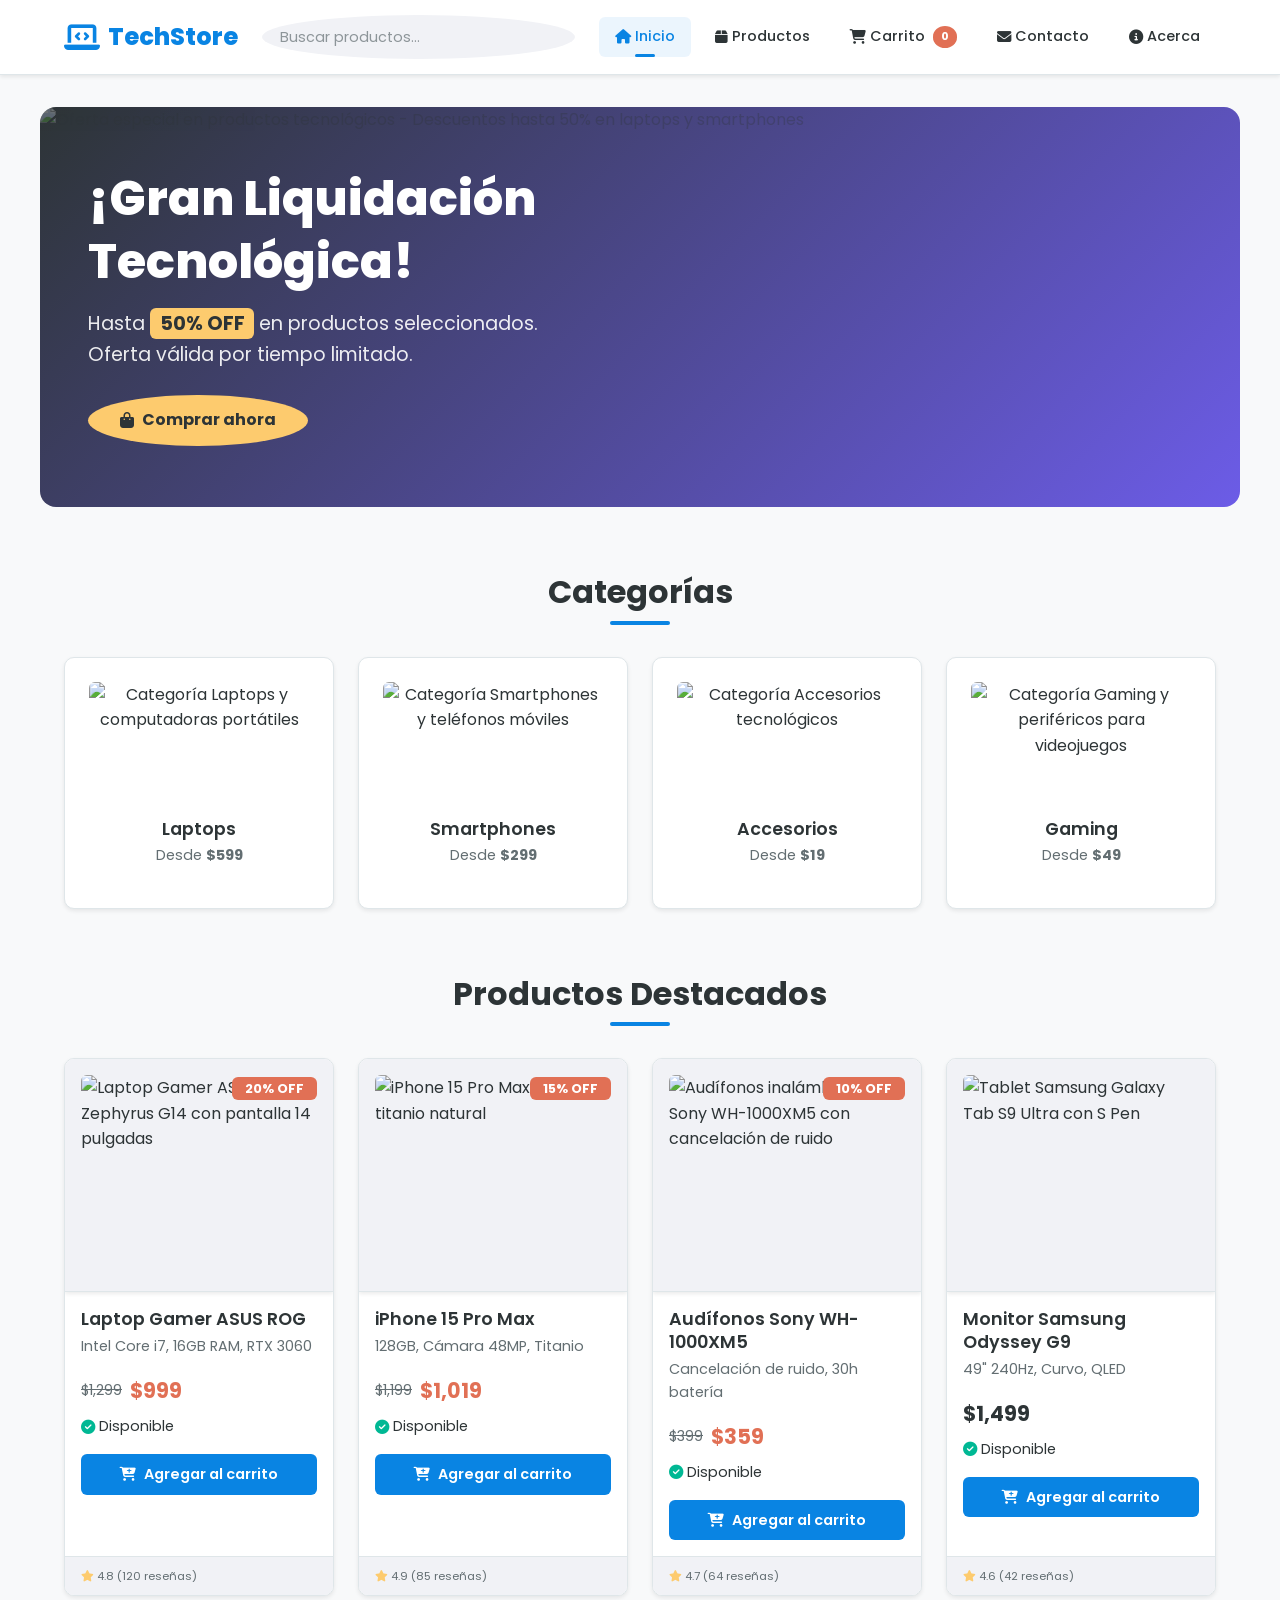
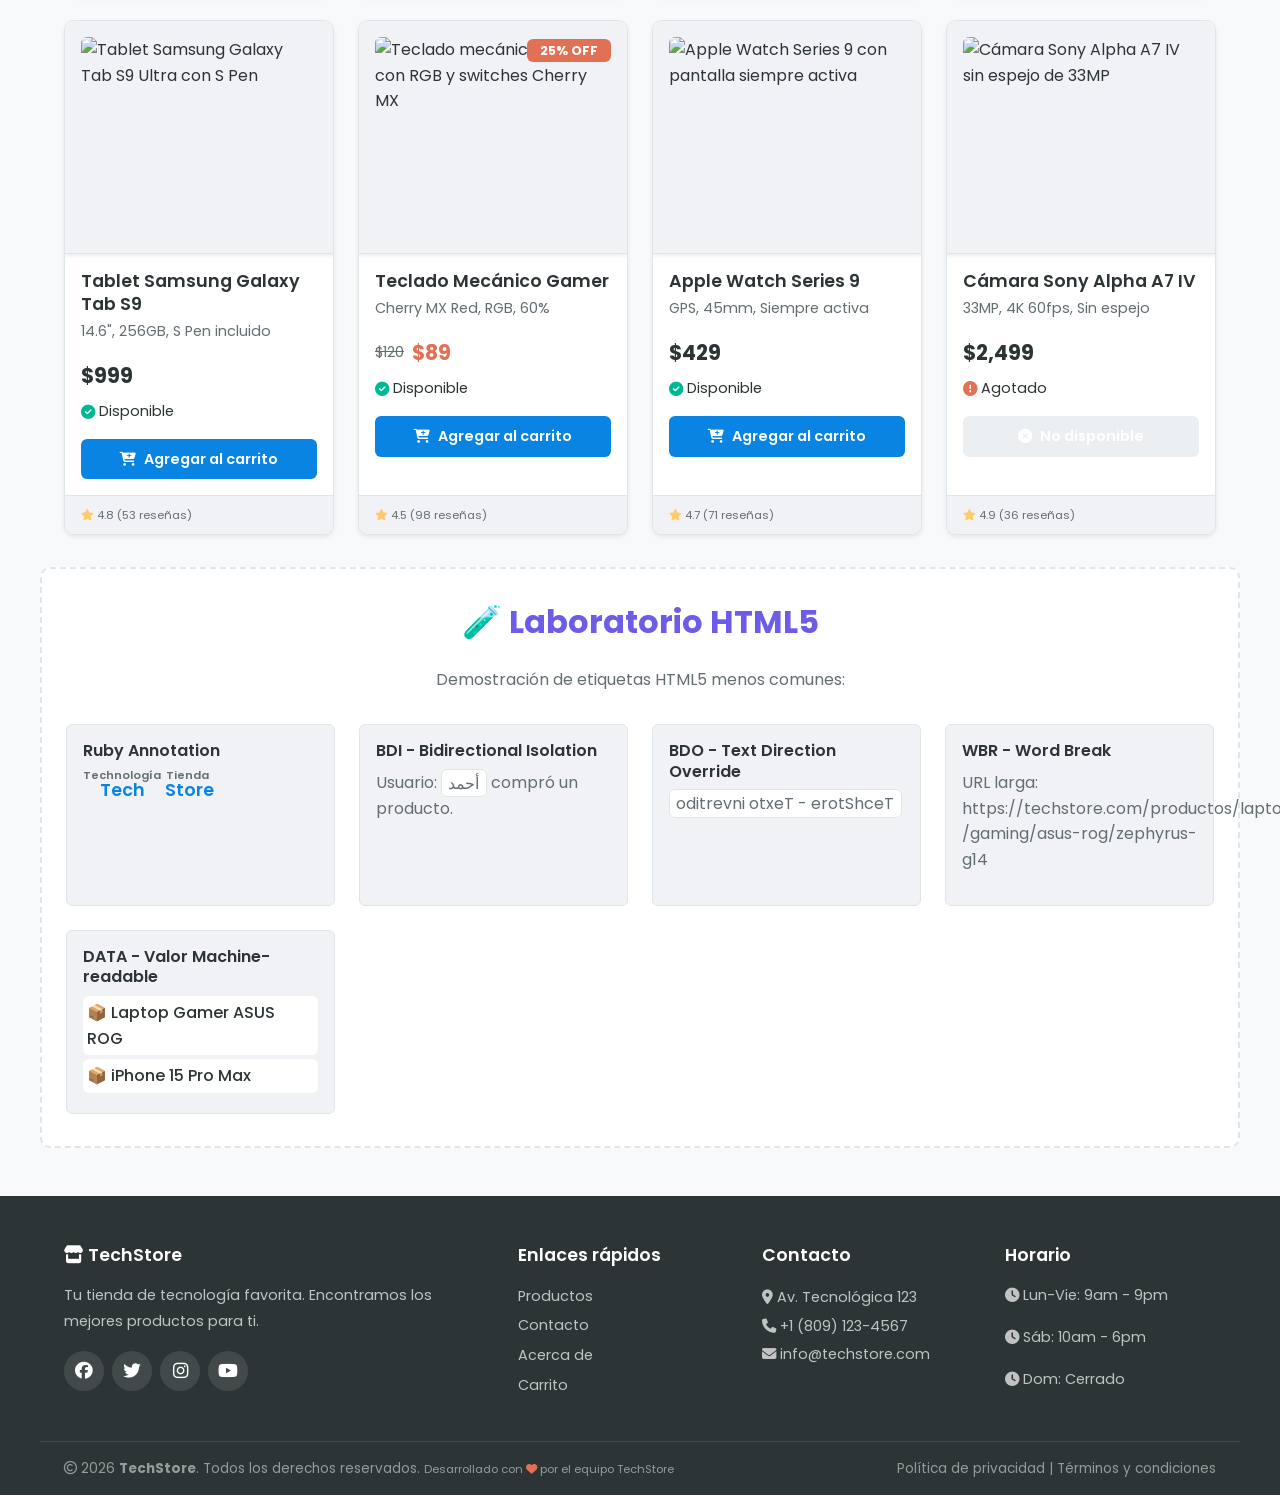
==== commit b07d0c53: "Update index.html" ====
--- a/index.html
+++ b/index.html
@@ -44,7 +44,7 @@
         <!-- BANNER -->
         <section class="banner" aria-labelledby="banner-title">
             <figure>
-                <img src="img/banner-tech.jpg" alt="Oferta especial en productos tecnológicos - Descuentos hasta 50% en laptops y smartphones" loading="lazy">
+                <img src="https://picsum.photos/1200/400?random=100" alt="Oferta especial en productos tecnológicos - Descuentos hasta 50% en laptops y smartphones" loading="lazy">
                 <figcaption>Ofertas exclusivas de temporada</figcaption>
             </figure>
             <div class="banner-content">
@@ -62,28 +62,28 @@
             <div class="categorias-grid">
                 <article class="categoria-card">
                     <a href="productos.html?categoria=laptops">
-                        <img src="img/categoria-laptops.jpg" alt="Categoría Laptops y computadoras portátiles" loading="lazy">
+                        <img src="https://picsum.photos/300/200?random=101" alt="Categoría Laptops y computadoras portátiles" loading="lazy">
                         <h3>Laptops</h3>
                         <p>Desde <strong>$599</strong></p>
                     </a>
                 </article>
                 <article class="categoria-card">
                     <a href="productos.html?categoria=smartphones">
-                        <img src="img/categoria-smartphones.jpg" alt="Categoría Smartphones y teléfonos móviles" loading="lazy">
+                        <img src="https://picsum.photos/300/200?random=102" alt="Categoría Smartphones y teléfonos móviles" loading="lazy">
                         <h3>Smartphones</h3>
                         <p>Desde <strong>$299</strong></p>
                     </a>
                 </article>
                 <article class="categoria-card">
                     <a href="productos.html?categoria=accesorios">
-                        <img src="img/categoria-accesorios.jpg" alt="Categoría Accesorios tecnológicos" loading="lazy">
+                        <img src="https://picsum.photos/300/200?random=103" alt="Categoría Accesorios tecnológicos" loading="lazy">
                         <h3>Accesorios</h3>
                         <p>Desde <strong>$19</strong></p>
                     </a>
                 </article>
                 <article class="categoria-card">
                     <a href="productos.html?categoria=gaming">
-                        <img src="img/categoria-gaming.jpg" alt="Categoría Gaming y periféricos para videojuegos" loading="lazy">
+                        <img src="https://picsum.photos/300/200?random=104" alt="Categoría Gaming y periféricos para videojuegos" loading="lazy">
                         <h3>Gaming</h3>
                         <p>Desde <strong>$49</strong></p>
                     </a>
@@ -98,7 +98,7 @@
 
                 <article class="producto-card">
                     <header>
-                        <img src="img/laptop-gamer.jpg" alt="Laptop Gamer ASUS ROG Zephyrus G14 con pantalla 14 pulgadas" loading="lazy">
+                        <img src="https://picsum.photos/300/200?random=105" alt="Laptop Gamer ASUS ROG Zephyrus G14 con pantalla 14 pulgadas" loading="lazy">
                         <span class="etiqueta-oferta"><mark>20% OFF</mark></span>
                     </header>
                     <div class="producto-info">
@@ -122,7 +122,7 @@
 
                 <article class="producto-card">
                     <header>
-                        <img src="img/iphone-15.jpg" alt="iPhone 15 Pro Max en color titanio natural" loading="lazy">
+                        <img src="https://picsum.photos/300/200?random=2" alt="iPhone 15 Pro Max en color titanio natural" loading="lazy">
                         <span class="etiqueta-oferta"><mark>15% OFF</mark></span>
                     </header>
                     <div class="producto-info">
@@ -146,7 +146,7 @@
 
                 <article class="producto-card">
                     <header>
-                        <img src="img/audifonos-sony.jpg" alt="Audífonos inalámbricos Sony WH-1000XM5 con cancelación de ruido" loading="lazy">
+                        <img src="https://picsum.photos/300/200?random=3" alt="Audífonos inalámbricos Sony WH-1000XM5 con cancelación de ruido" loading="lazy">
                         <span class="etiqueta-oferta"><mark>10% OFF</mark></span>
                     </header>
                     <div class="producto-info">
@@ -170,7 +170,7 @@
 
                 <article class="producto-card">
                     <header>
-                        <img src="img/monitor-samsung.jpg" alt="Monitor Samsung Odyssey G9 curvo de 49 pulgadas" loading="lazy">
+                        <img src="https://picsum.photos/300/200?random=5" alt="Tablet Samsung Galaxy Tab S9 Ultra con S Pen" loading="lazy">
                     </header>
                     <div class="producto-info">
                         <h3>Monitor Samsung Odyssey G9</h3>
@@ -192,7 +192,7 @@
 
                 <article class="producto-card">
                     <header>
-                        <img src="img/tablet-samsung.jpg" alt="Tablet Samsung Galaxy Tab S9 Ultra con S Pen" loading="lazy">
+                        <img src="https://picsum.photos/300/200?random=4" alt="Tablet Samsung Galaxy Tab S9 Ultra con S Pen" loading="lazy">
                     </header>
                     <div class="producto-info">
                         <h3>Tablet Samsung Galaxy Tab S9</h3>
@@ -214,7 +214,7 @@
 
                 <article class="producto-card">
                     <header>
-                        <img src="img/teclado-mecanico.jpg" alt="Teclado mecánico gamer con RGB y switches Cherry MX" loading="lazy">
+                        <img src="https://picsum.photos/300/200?random=6" alt="Teclado mecánico gamer con RGB y switches Cherry MX" loading="lazy">
                         <span class="etiqueta-oferta"><mark>25% OFF</mark></span>
                     </header>
                     <div class="producto-info">
@@ -238,7 +238,7 @@
 
                 <article class="producto-card">
                     <header>
-                        <img src="img/smartwatch-apple.jpg" alt="Apple Watch Series 9 con pantalla siempre activa" loading="lazy">
+                        <img src="https://picsum.photos/300/200?random=7" alt="Apple Watch Series 9 con pantalla siempre activa" loading="lazy">
                     </header>
                     <div class="producto-info">
                         <h3>Apple Watch Series 9</h3>
@@ -260,7 +260,7 @@
 
                 <article class="producto-card">
                     <header>
-                        <img src="img/camara-sony.jpg" alt="Cámara Sony Alpha A7 IV sin espejo de 33MP" loading="lazy">
+                        <img src="https://picsum.photos/300/200?random=8" alt="Cámara Sony Alpha A7 IV sin espejo de 33MP" loading="lazy">
                     </header>
                     <div class="producto-info">
                         <h3>Cámara Sony Alpha A7 IV</h3>
